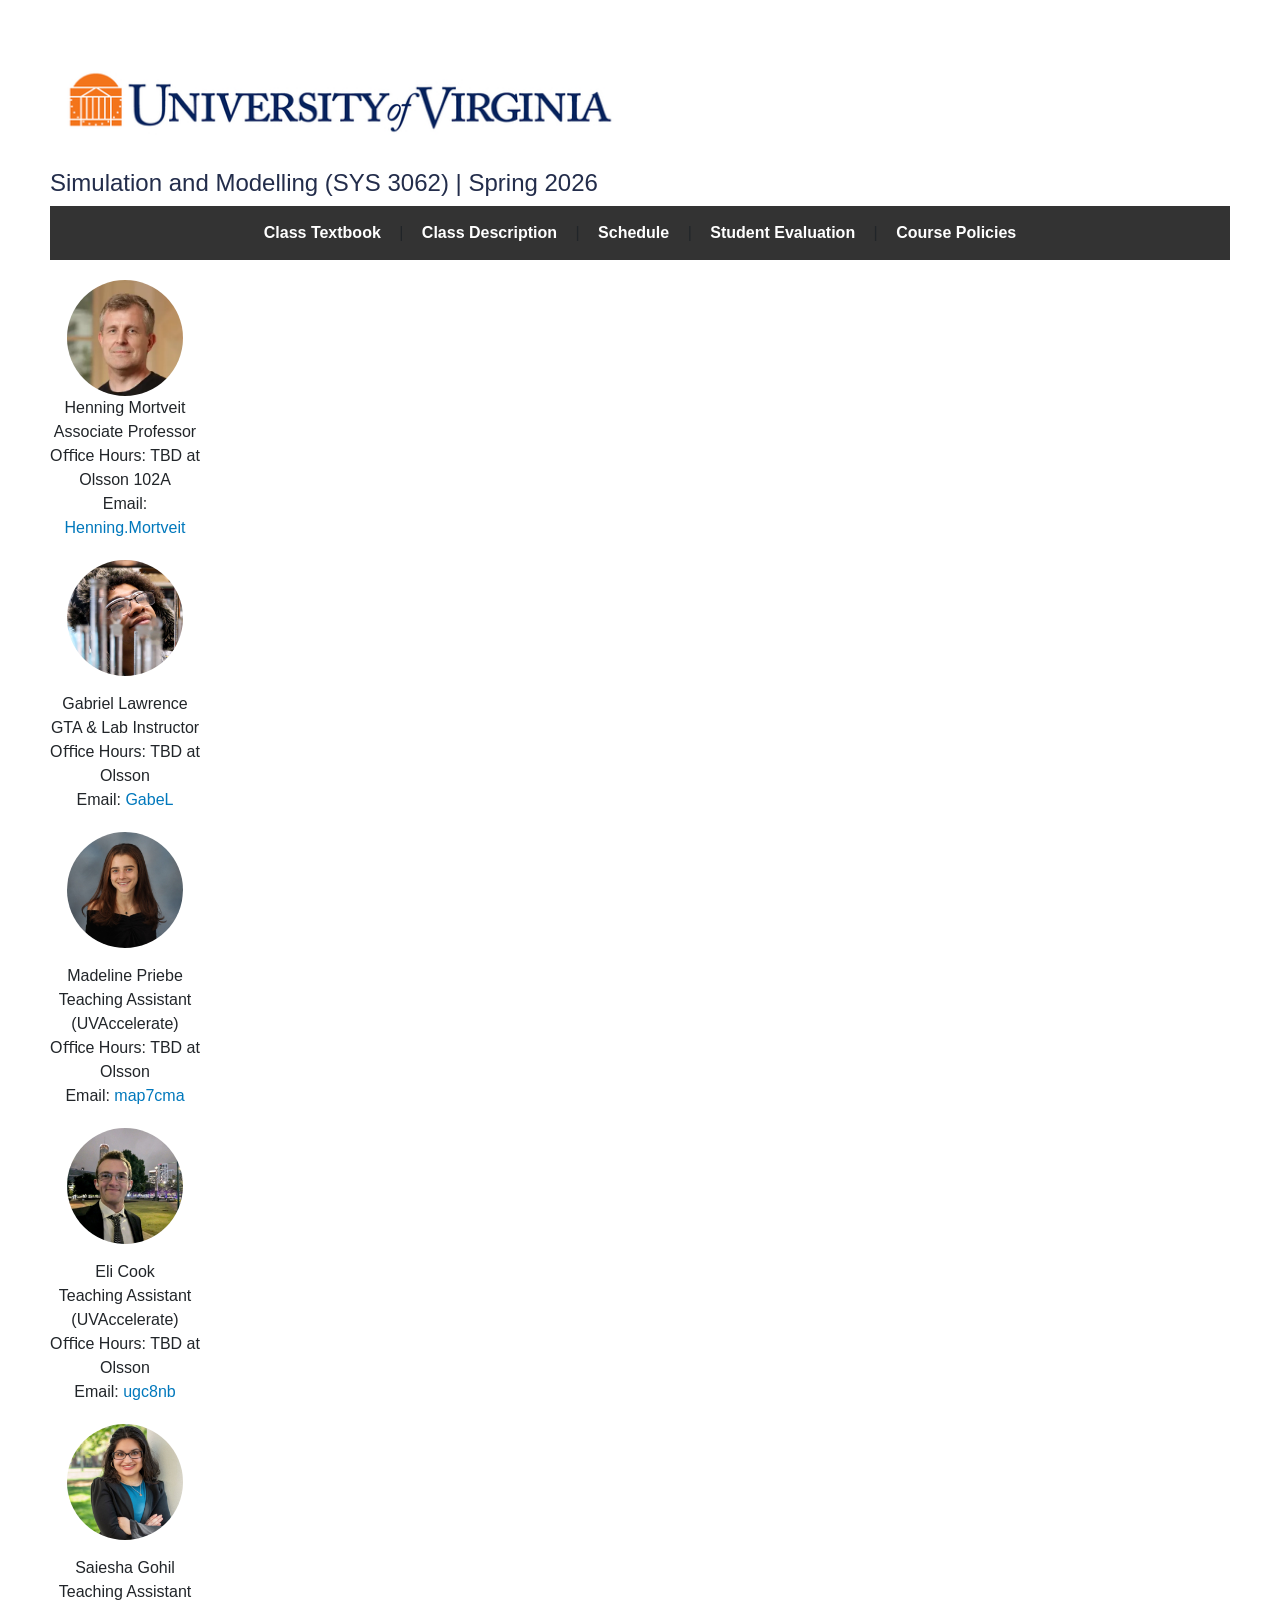
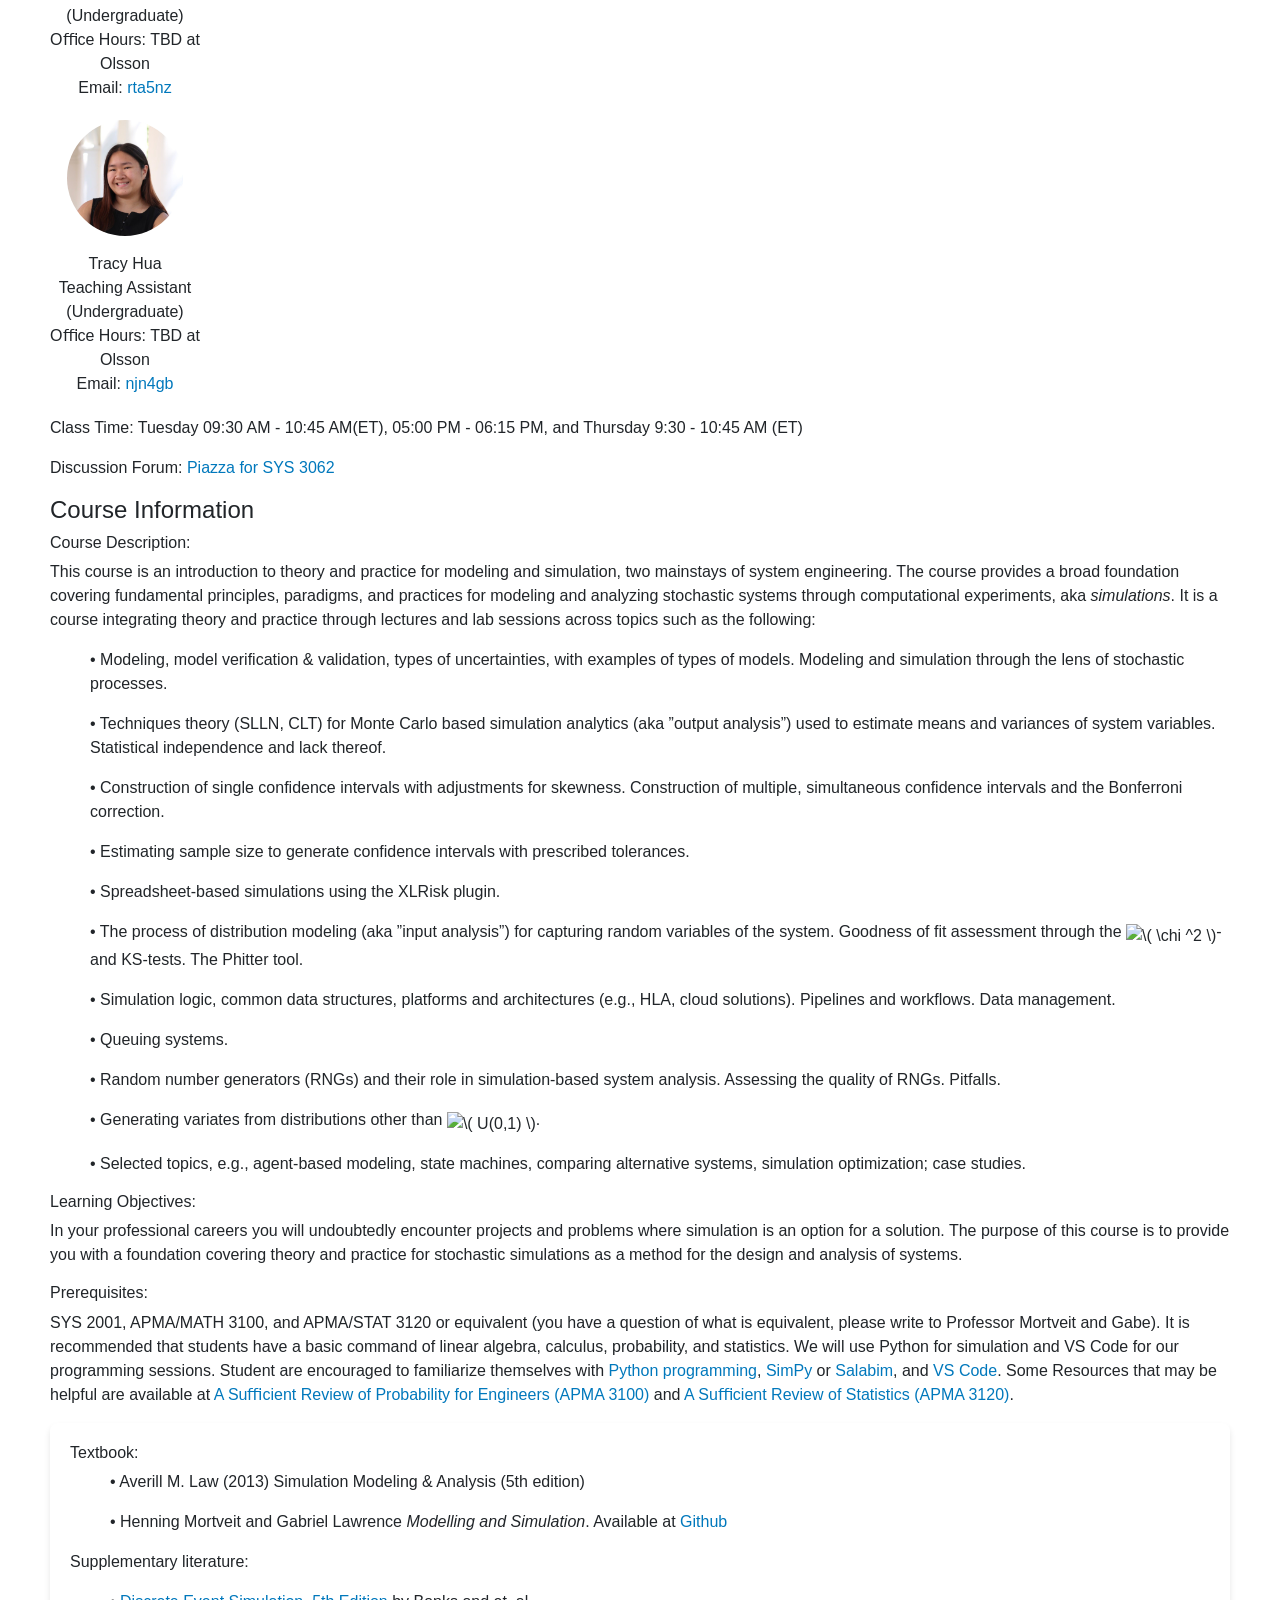
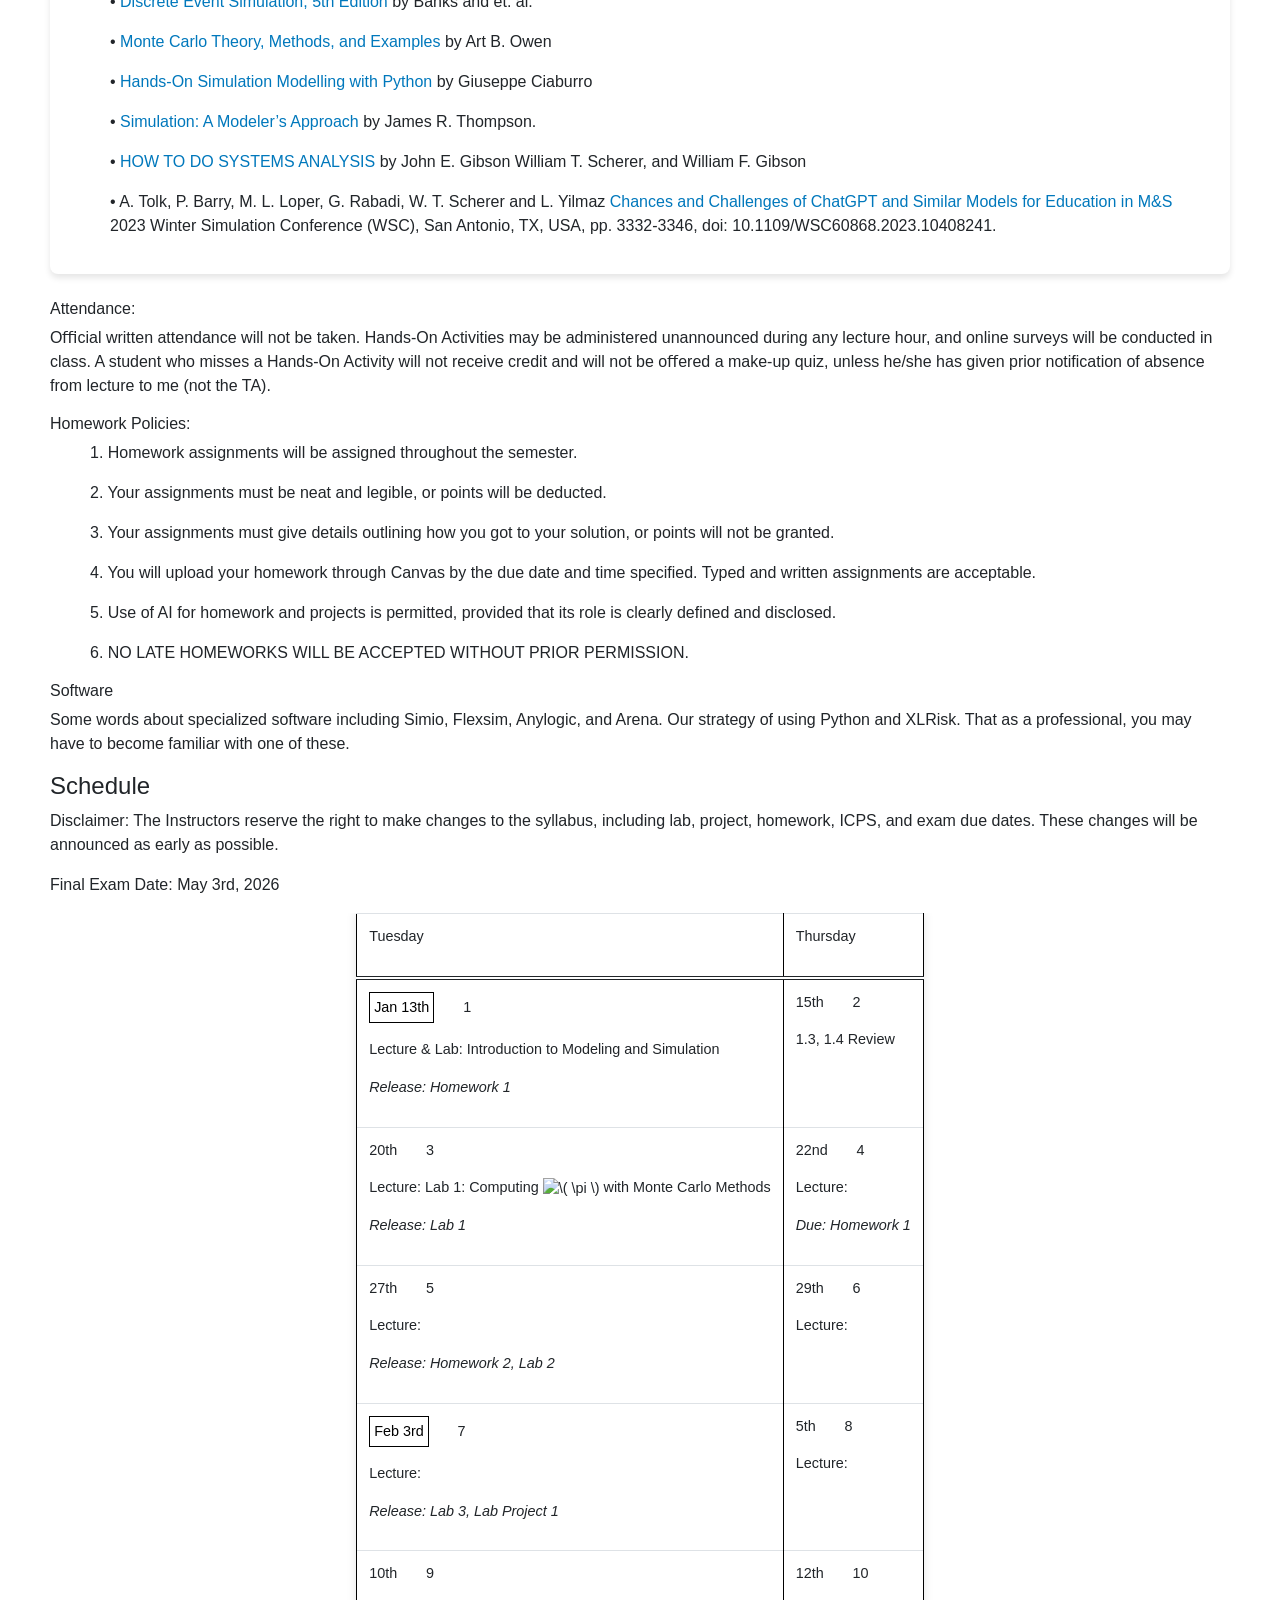
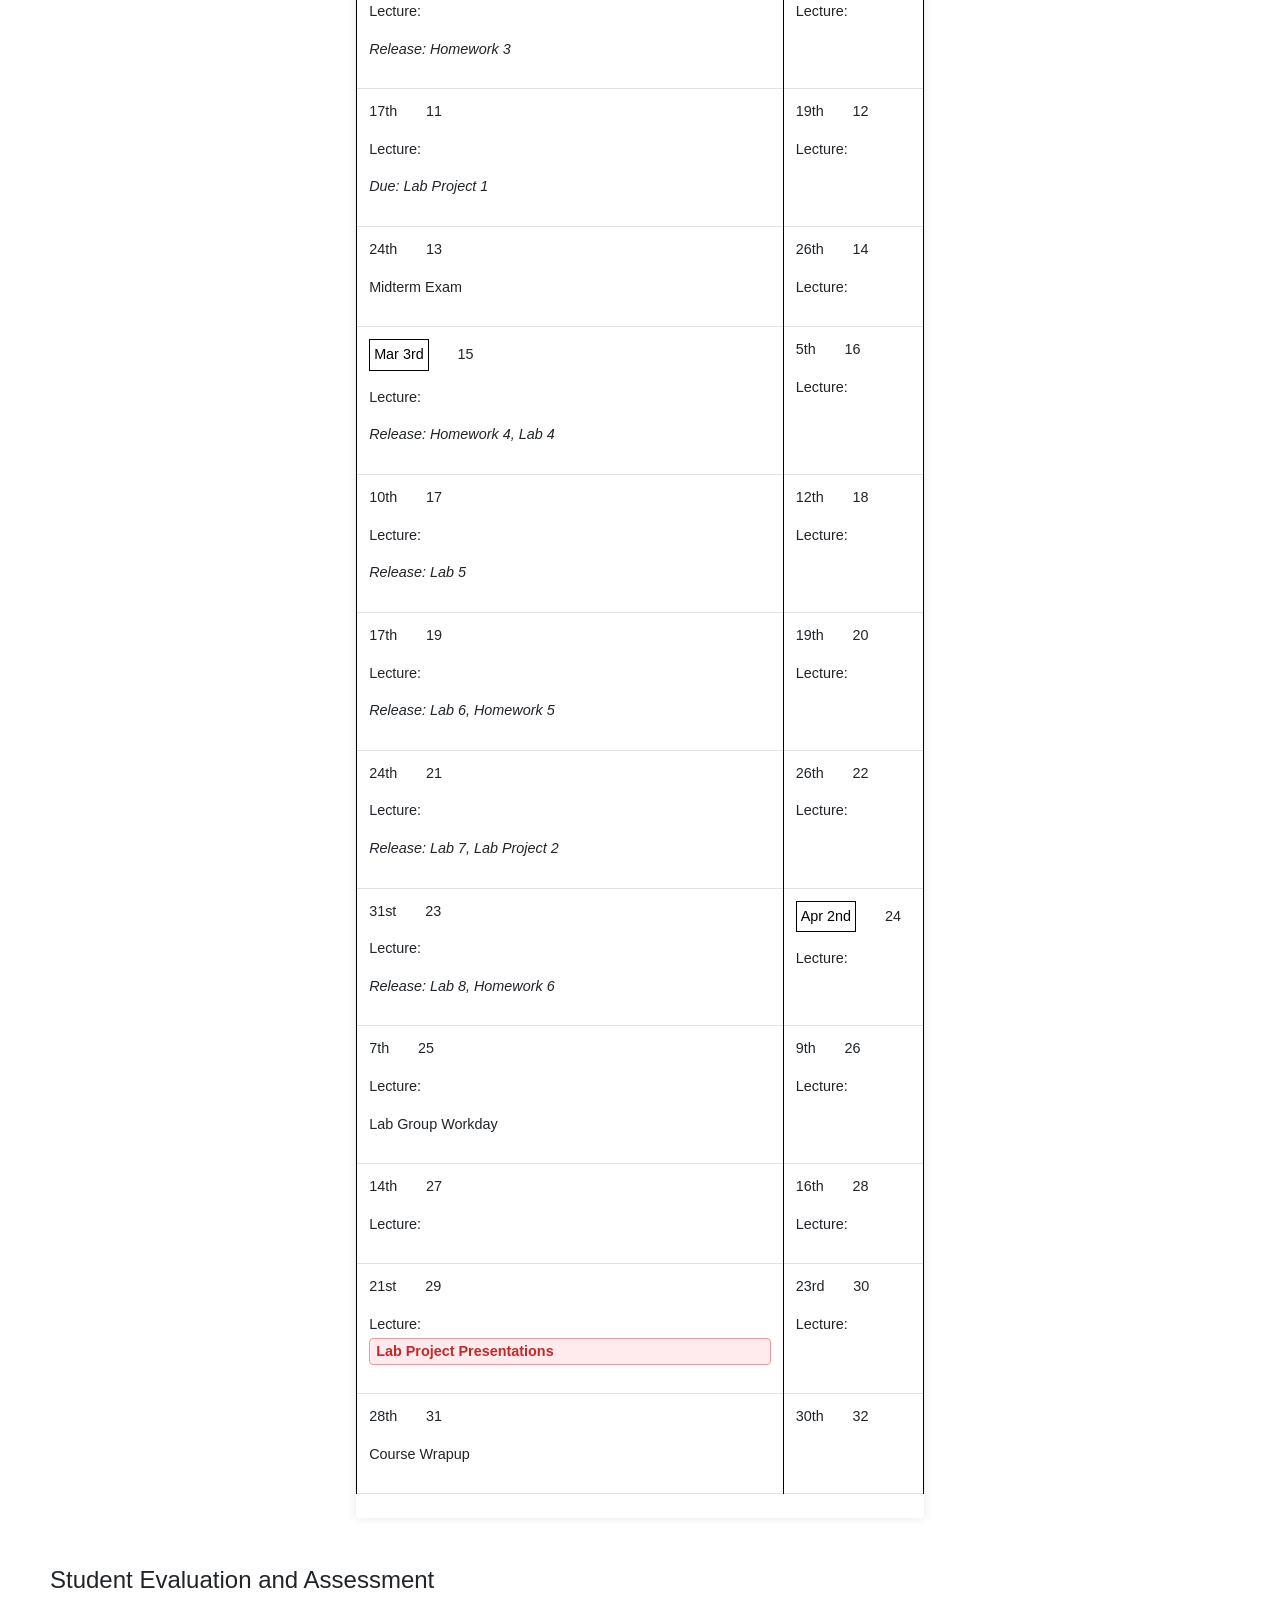
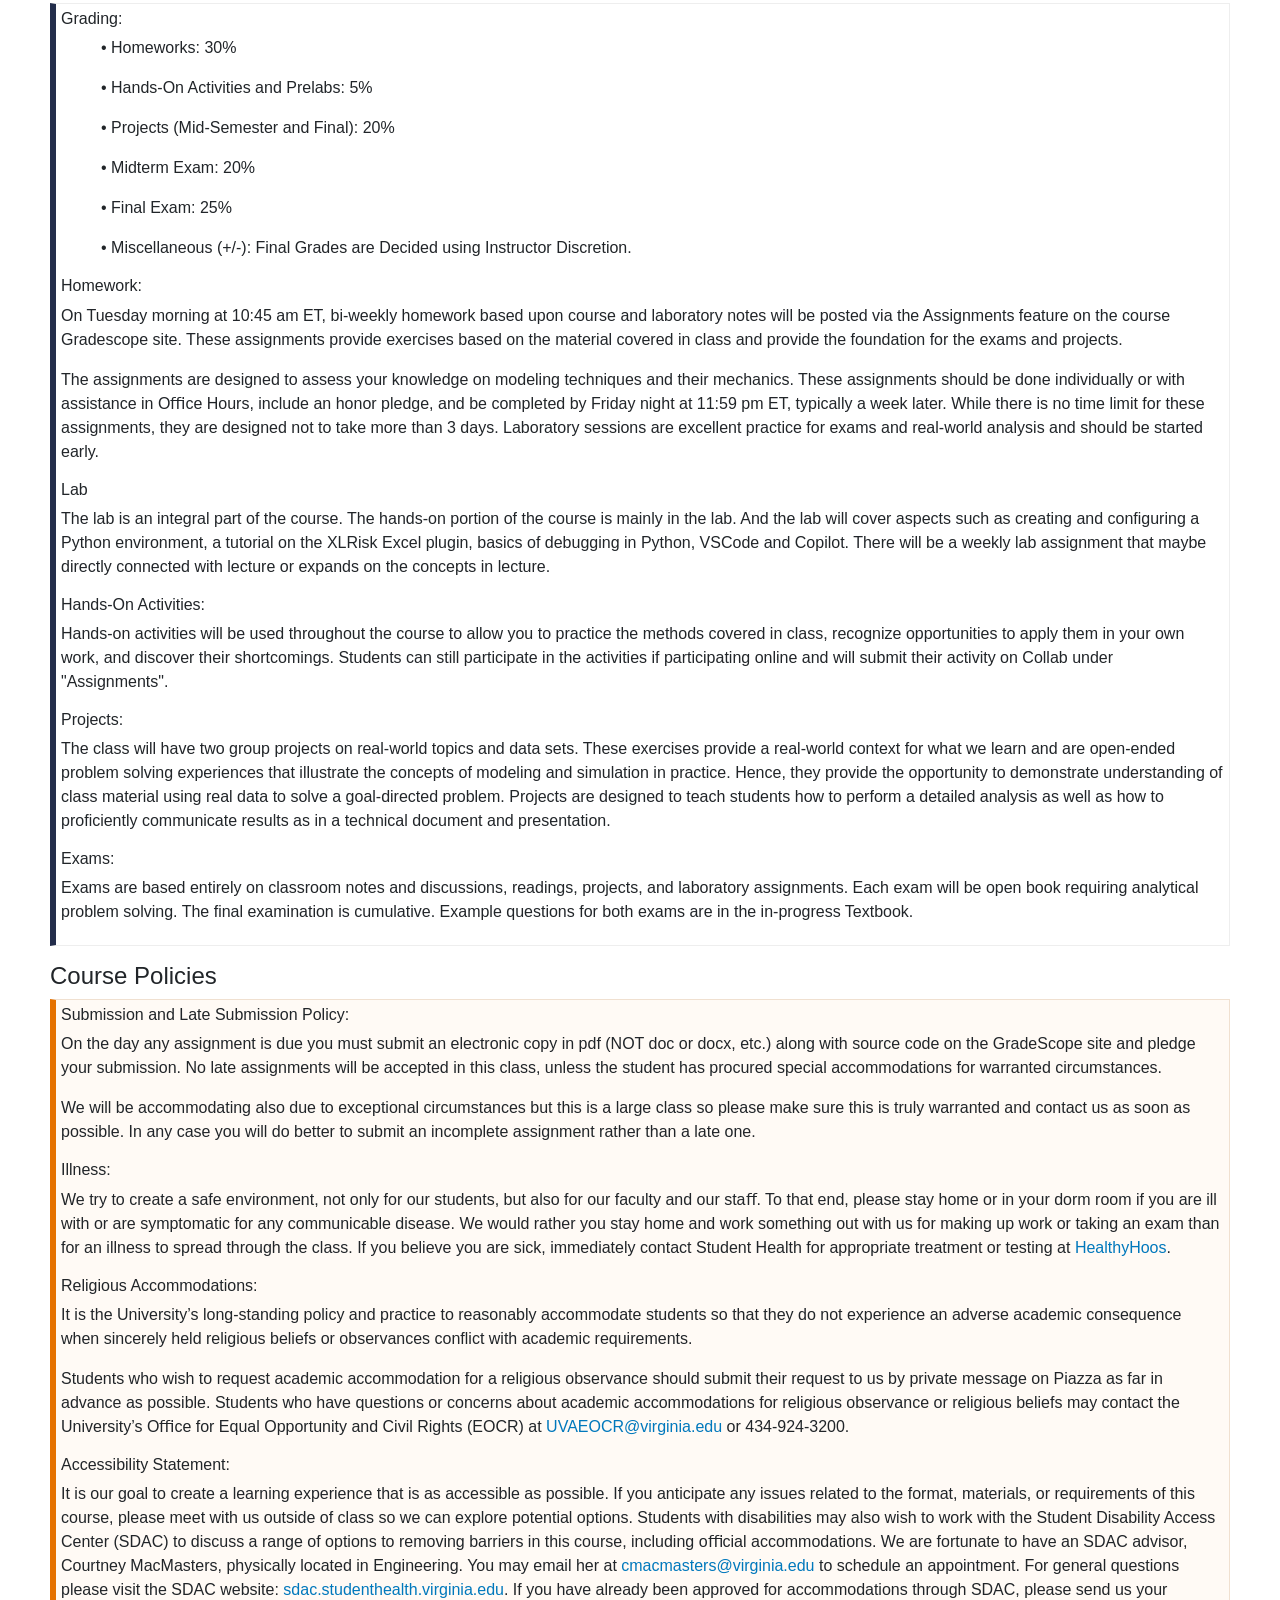
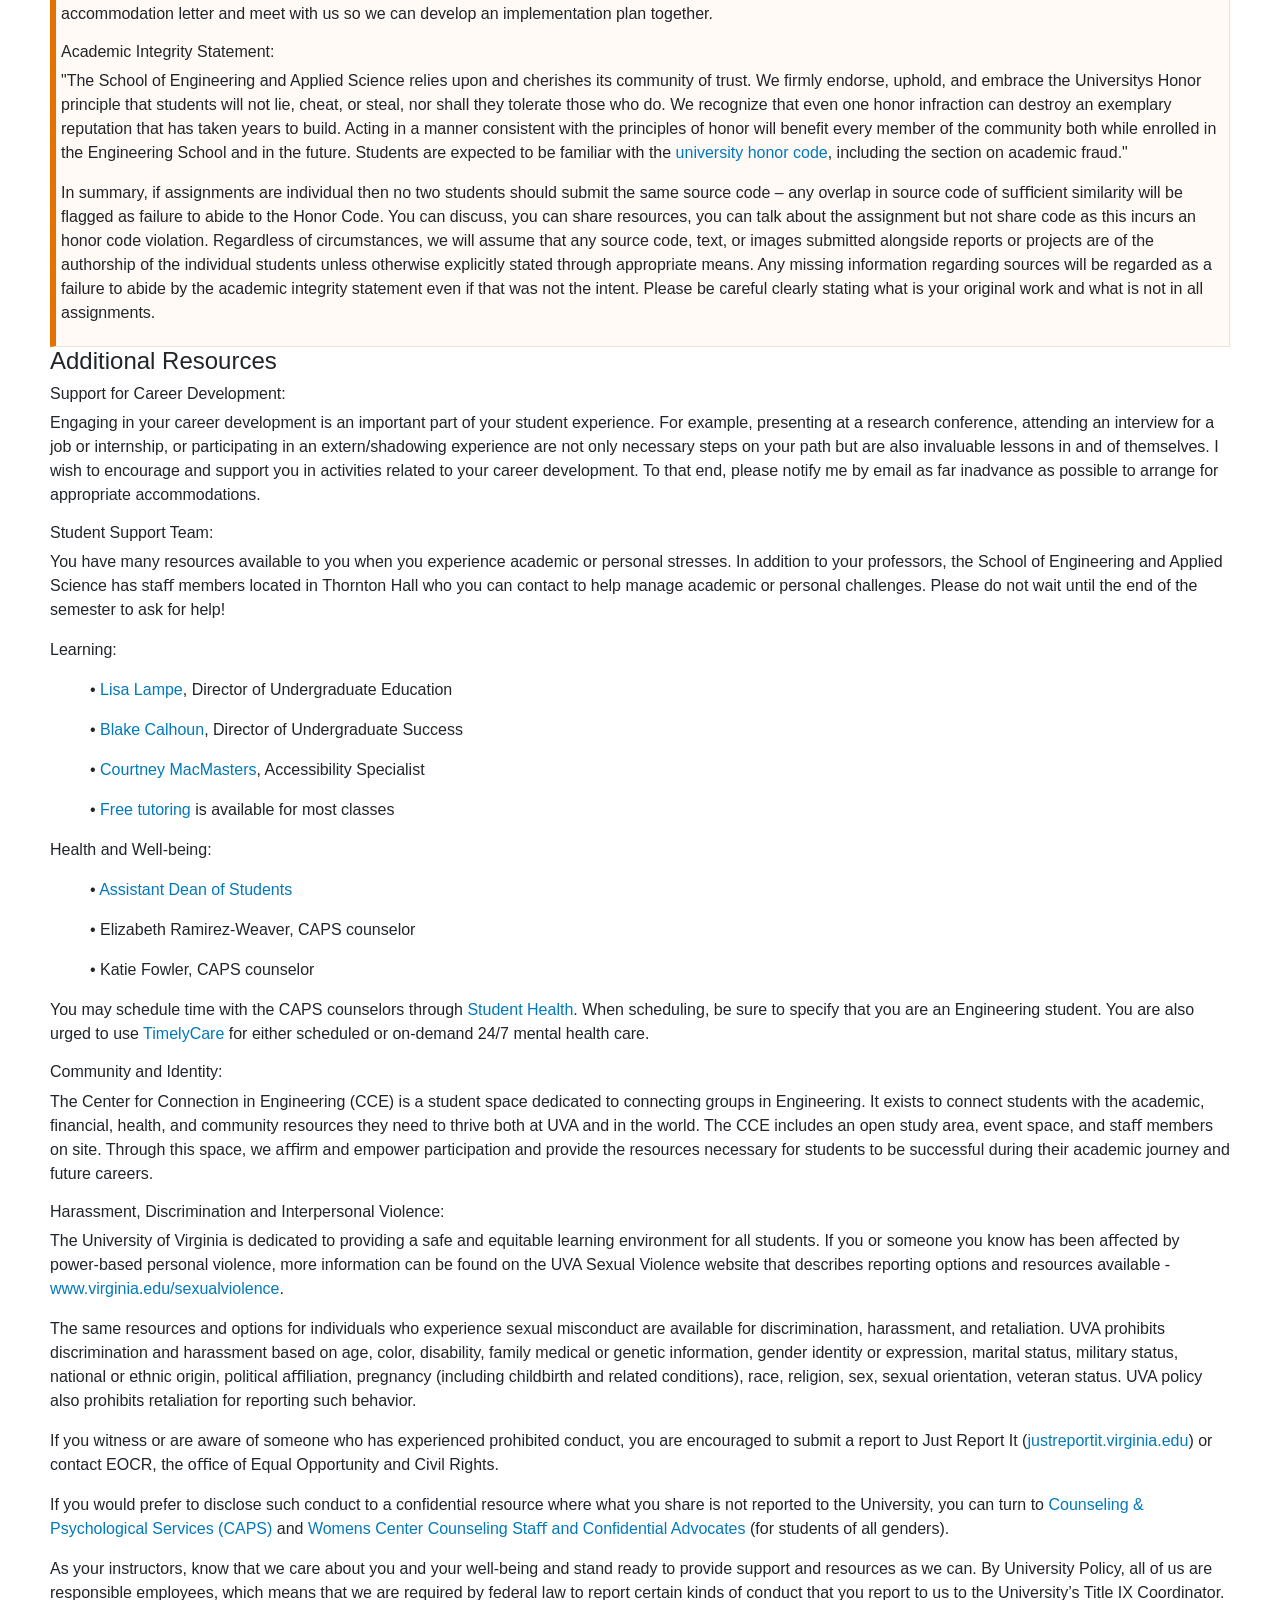
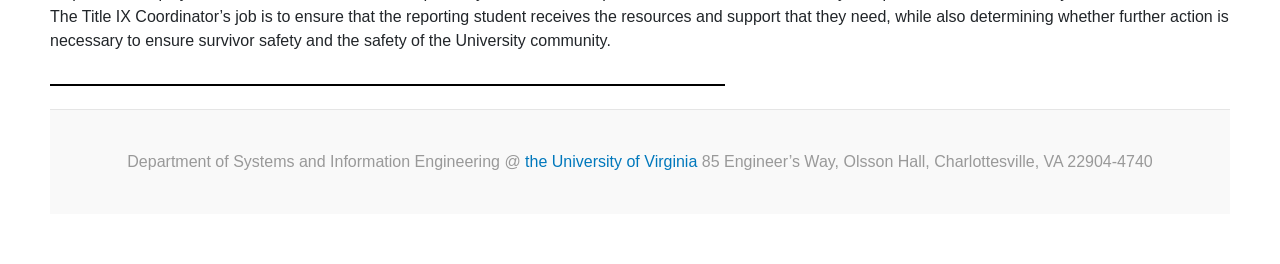
==== staging.html @ 0fd92555 "Hopefully this works!" ====
<!DOCTYPE html>
<html lang="en-US">
<head>
<meta charset="UTF-8" />
<meta name="generator" content="LaTeX Lwarp package" />
<meta name="viewport" content="width=device-width, initial-scale=1.0" />
<!--[if lt IE 9]>
<script src="http://html5shiv.googlecode.com/svn/trunk/html5.js"></script>
<![endif]-->
<title>staging</title>
<link rel="stylesheet" type="text/css" href="super.css" />
</head>
<body>


<div class="bodywithoutsidetoc">


<main class="bodycontainer">


<section class="textbody">

<a id="staging-autofile-0"></a>

<a id="staging-autopage-1"></a>
<div class="center">


<div class="hero-image">

<p>

<a href="images/uva-logo.png" target="_blank" ><img
    src="images/uva-logo.png"
    style="
    width:434pt;
    "
    class="inlineimage"
    alt="(image)"
></a>
</p>
</div>


<div class="hero-title">
<!--
...... section Simulation and Modelling (SYS 3062) | Spring 2026 ......
-->
<h4 id="autosec-3">Simulation and Modelling (SYS 3062) | Spring 2026</h4>
<a id="staging-autopage-3"></a>


</div>

</div>
<div class="center">


<div class="navbar">

<p>
<a href="https://github.com/Gabriel-vzh2vs/Modelling-And-Simulation-Public-Release" target="_blank" >Class Textbook</a> | <a href="staging.html#LWR-ht-class">Class Description</a> | <a
href="staging.html#LWR-ht-schedule">Schedule</a> | <a href="staging.html#LWR-ht-evaluation">Student Evaluation</a> | <a href="staging.html#LWR-ht-policies">Course Policies</a>
</p>
</div>

</div>


<div class="spacer-small">

</div>


<div class="team-grid">


<div class="team-member">

<p>

<a href="images/Mortveitheadshot.png" target="_blank" ><img
    src="images/Mortveitheadshot.png"
    style="
    width:87pt;
    "
    class="inlineimage"
    alt="(image)"
></a> <b>Henning Mortveit</b><br />
Associate Professor<br />
Oﬃce Hours: TBD at Olsson 102A<br />
Email: <a href="mailto:Henning.Mortveit@virginia.edu" target="_blank" >Henning.Mortveit</a>
</p>
</div>


<div class="team-member">

<p>

<a href="images/GabeCropped.jpg" target="_blank" ><img
    src="images/GabeCropped.jpg"
    style="
    width:87pt;
    "
    class="inlineimage"
    alt="(image)"
></a>
</p>

<p>
<b>Gabriel Lawrence</b><br />
GTA &amp; Lab Instructor<br />
Oﬃce Hours: TBD at Olsson<br />
Email: <a href="mailto:GabeL@virginia.edu" target="_blank" >GabeL</a>
</p>
</div>


<div class="team-member">

<p>

<a href="images/maddie.jpeg" target="_blank" ><img
    src="images/maddie.jpeg"
    style="
    width:87pt;
    "
    class="inlineimage"
    alt="(image)"
></a>
</p>

<p>
<b>Madeline Priebe</b><br />
Teaching Assistant (UVAccelerate)<br />
Oﬃce Hours: TBD at Olsson<br />
Email: <a href="mailto:map7cma@virginia.edu" target="_blank" >map7cma</a>
</p>
</div>


<div class="team-member">

<p>

<a href="images/Elicook.png" target="_blank" ><img
    src="images/Elicook.png"
    style="
    width:87pt;
    "
    class="inlineimage"
    alt="(image)"
></a>
</p>

<p>
<b>Eli Cook</b><br />
Teaching Assistant (UVAccelerate)<br />
Oﬃce Hours: TBD at Olsson<br />
Email: <a href="mailto:ucg8nb@virginia.edu" target="_blank" >ugc8nb</a>
</p>
</div>


<div class="team-member">

<p>

<a href="images/Saiesha.jpg" target="_blank" ><img
    src="images/Saiesha.jpg"
    style="
    width:87pt;
    "
    class="inlineimage"
    alt="(image)"
></a>
</p>

<p>
<b>Saiesha Gohil</b><br />
Teaching Assistant (Undergraduate)<br />
Oﬃce Hours: TBD at Olsson<br />
Email: <a href="mailto:rta5nz@virginia.edu" target="_blank" >rta5nz</a>
</p>
</div>


<div class="team-member">

<p>

<a href="images/tracey.jpeg" target="_blank" ><img
    src="images/tracey.jpeg"
    style="
    width:87pt;
    "
    class="inlineimage"
    alt="(image)"
></a>
</p>

<p>
<b>Tracy Hua</b><br />
Teaching Assistant (Undergraduate)<br />
Oﬃce Hours: TBD at Olsson<br />
Email: <a href="mailto:njn4gb@virginia.edu" target="_blank" >njn4gb</a>
</p>
</div>

</div>

<p>
<b>Class Time:</b> Tuesday 09:30 AM - 10:45 AM(ET), 05:00 PM - 06:15 PM, and Thursday 9:30 - 10:45 AM (ET)
</p>

<p>
<b>Discussion Forum:</b> <a href="https://piazza.com/class/tbd" target="_blank" >Piazza for SYS 3062</a>
</p>

<p>
<a id="LWR-ht-class"></a>
</p>
<!--
...... section Course Information ......
-->
<h4 id="autosec-5">Course Information</h4>
<a id="staging-autopage-5"></a>
<!--
...... subsubsection Course Description:           ......
-->
<h6 id="autosec-6">Course Description:</h6>
<a id="staging-autopage-6"></a>


<p>
This course is an introduction to theory and practice for modeling and simulation, two mainstays of system engineering. The course provides a broad foundation covering fundamental principles, paradigms, and practices for modeling and analyzing
stochastic systems through computational experiments, aka <i>simulations</i>. It is a course integrating theory and practice through lectures and lab sessions across topics such as the following:
</p>

<ul style="list-style-type:none">

<li>
<p>
• Modeling, model verification &amp; validation, types of uncertainties, with examples of types of models. Modeling and simulation through the lens of stochastic processes.
</p>
</li>
<li>


<p>
• Techniques theory (SLLN, CLT) for Monte Carlo based simulation analytics (aka ”output analysis”) used to estimate means and variances of system variables. Statistical independence and lack thereof.
</p>
</li>
<li>


<p>
• Construction of single confidence intervals with adjustments for skewness. Construction of multiple, simultaneous confidence intervals and the Bonferroni correction.
</p>
</li>
<li>


<p>
• Estimating sample size to generate confidence intervals with prescribed tolerances.
</p>
</li>
<li>


<p>
• Spreadsheet-based simulations using the XLRisk plugin.
</p>
</li>
<li>


<p>
• The process of distribution modeling (aka ”input analysis”) for capturing random variables of the system. Goodness of fit assessment through the <span
      id="lateximage-staging-1"
      class="lateximagesource"
><!--
χ2
--><img
      src="staging-images/DC782F1D5B830C45CF06DBC82BD075B4.svg"
      alt="\( \chi ^2 \)"
      role="math"
      style="width:1.25316em ; vertical-align:-0.22531em "
      class="lateximage"
></span>- and KS-tests. The Phitter tool.
</p>
</li>
<li>


<p>
• Simulation logic, common data structures, platforms and architectures (e.g., HLA, cloud solutions). Pipelines and workflows. Data management.
</p>
</li>
<li>


<p>
• Queuing systems.
</p>
</li>
<li>


<p>
• Random number generators (RNGs) and their role in simulation-based system analysis. Assessing the quality of RNGs. Pitfalls.
</p>
</li>
<li>


<p>
• Generating variates from distributions other than <span
      id="lateximage-staging-2"
      class="lateximagesource"
><!--
U (0, 1)
--><img
      src="staging-images/6F775824BC98224757ECB46C0146D796.svg"
      alt="\( U(0,1) \)"
      role="math"
      style="width:3.51794em ; vertical-align:-0.28969em "
      class="lateximage"
></span>.
</p>
</li>
<li>


<p>
• Selected topics, e.g., agent-based modeling, state machines, comparing alternative systems, simulation optimization; case studies.
</p>
</li>
</ul>
<!--
...... subsubsection Learning Objectives: ......
-->
<h6 id="autosec-11">Learning Objectives:</h6>
<a id="staging-autopage-11"></a>


<p>
In your professional careers you will undoubtedly encounter projects and problems where simulation is an option for a solution. The purpose of this course is to provide you with a foundation covering theory and practice for stochastic simulations as a
method for the design and analysis of systems.
</p>
<!--
...... subsubsection Prerequisites: ......
-->
<h6 id="autosec-12">Prerequisites:</h6>
<a id="staging-autopage-12"></a>


<p>
SYS 2001, APMA/MATH 3100, and APMA/STAT 3120 or equivalent (you have a question of what is equivalent, please write to Professor Mortveit and Gabe). It is recommended that students have a basic command of linear algebra, calculus,
probability, and statistics. We will use Python for simulation and VS Code for our programming sessions. Student are encouraged to familiarize themselves with <a href="https://www.datacamp.com/courses/intro-to-python-for-data-science"
target="_blank" >Python programming</a>, <a href="https://simpy.readthedocs.io/en/latest/simpy_intro/index.html" target="_blank" >SimPy</a> or <a href="https://salabim.org/manual/salabim.pdf" target="_blank"
>Salabim</a>, and <a href="https://code.visualstudio.com/docs" target="_blank" >VS Code</a>. Some Resources that may be helpful are available at <a
href="https://www.youtube.com/playlist?list=PL3nE1Yo1b4CpcEOgS3s80YUys7nGRqVPM" target="_blank" >A Suﬃcient Review of Probability for Engineers (APMA 3100)</a> and <a
href="https://www.youtube.com/playlist?list=PL8dPuuaLjXtNM_Y-bUAhblSAdWRnmBUcr" target="_blank" >A Suﬃcient Review of Statistics (APMA 3120)</a>.
</p>


<div class="content-box">
<!--
...... subsubsection Textbook: ......
-->
<h6 id="autosec-13">Textbook:</h6>
<a id="staging-autopage-13"></a>


<ul style="list-style-type:none">

<li>
<p>
• Averill M. Law (2013) Simulation Modeling &amp; Analysis (5th edition)
</p>


</li>
<li>


<p>
• Henning Mortveit and Gabriel Lawrence <i>Modelling and Simulation</i>. Available at <a href="https://github.com/Gabriel-vzh2vs/Modelling-And-Simulation-Public-Release" target="_blank" >Github</a>
</p>
</li>
</ul>

<p>
<b>Supplementary literature:</b>
</p>
<ul style="list-style-type:none">

<li>
<p>
• <a href=""https://ferltz.github.io/inv_oper_2/documents/books/Discrete-Event%20System%20Simulation-Pearson%20Banks%20Carson%20(2013).pdf"" target="_blank" >Discrete Event Simulation, 5th Edition</a> by Banks and et. al.
</p>


</li>
<li>


<p>
• <a href="https://artowen.su.domains/mc/" target="_blank" >Monte Carlo Theory, Methods, and Examples</a> by Art B. Owen
</p>


</li>
<li>


<p>
• <a href="https://learning.oreilly.com/library/view/hands-on-simulation-modeling/9781804616888/"" target="_blank" >Hands-On Simulation Modelling with Python</a> by Giuseppe Ciaburro
</p>


</li>
<li>


<p>
• <a href="https://onlinelibrary.wiley.com/doi/epdf/10.1002/9780470317068" target="_blank" >Simulation: A Modeler’s Approach</a> by James R. Thompson.
</p>


</li>
<li>


<p>
• <a href="https://onlinelibrary.wiley.com/doi/epdf/10.1002/9780470130599" target="_blank" >HOW TO DO SYSTEMS ANALYSIS</a> by John E. Gibson William T. Scherer, and William F. Gibson
</p>


</li>
<li>


<p>
• A. Tolk, P. Barry, M. L. Loper, G. Rabadi, W. T. Scherer and L. Yilmaz <a href="https://ieeexplore.ieee.org/abstract/document/10408241" target="_blank" >Chances and Challenges of ChatGPT and Similar Models for Education in M&amp;S</a>
2023 Winter Simulation Conference (WSC), San Antonio, TX, USA, pp. 3332-3346, doi: 10.1109/WSC60868.2023.10408241.
</p>
</li>
</ul>

</div>
<!--
...... subsubsection Attendance: ......
-->
<h6 id="autosec-14">Attendance:</h6>
<a id="staging-autopage-14"></a>


<p>
Oﬃcial written attendance will not be taken. Hands-On Activities may be administered unannounced during any lecture hour, and online surveys will be conducted in class. A student who misses a Hands-On Activity will not receive credit and will
not be oﬀered a make-up quiz, unless he/she has given prior notiﬁcation of absence from lecture to me (not the TA).
</p>
<!--
...... subsubsection Homework Policies: ......
-->
<h6 id="autosec-15">Homework Policies:</h6>
<a id="staging-autopage-15"></a>


<ul style="list-style-type:none">

<li>
<p>
1. Homework assignments will be assigned throughout the semester.
</p>

</li>
<li>

<p>
2. Your assignments must be neat and legible, or points will be deducted.
</p>

</li>
<li>

<p>
3. Your assignments must give details outlining how you got to your solution, or points will not be granted.
</p>

</li>
<li>

<p>
4. You will upload your homework through Canvas by the due date and time speciﬁed. Typed and written assignments are acceptable.
</p>

</li>
<li>

<p>
5. Use of AI for homework and projects is permitted, provided that its role is clearly deﬁned and disclosed.
</p>

</li>
<li>

<p>
6. NO LATE HOMEWORKS WILL BE ACCEPTED WITHOUT PRIOR PERMISSION.
</p>
</li>
</ul>
<!--
...... subsubsection Software ......
-->
<h6 id="autosec-16">Software</h6>
<a id="staging-autopage-16"></a>


<p>
Some words about specialized software including Simio, Flexsim, Anylogic, and Arena. Our strategy of using Python and XLRisk. That as a professional, you may have to become familiar with one of these.
</p>

<p>
<a id="LWR-ht-schedule"></a>
</p>
<!--
...... section Schedule ......
-->
<h4 id="autosec-17">Schedule</h4>
<a id="staging-autopage-17"></a>


<p>
<b>Disclaimer:</b> The Instructors reserve the right to make changes to the syllabus, including lab, project, homework, ICPS, and exam due dates. These changes will be announced as early as possible.
</p>

<p>
<b>Final Exam Date:</b> May 3rd, 2026
</p>


<div class="calendar-wrap">
<div class="center">

<figure id="autoid-1" class="table ">
<table>

<tr style="display:none"><th>.</th></tr>

<tr class="hline">
<td class="tdp tvertbarl tvertbarr" style="border-left:      1px solid black; border-right:    1px solid black">

<p>
Tuesday
</p>
</td>
<td class="tdp tvertbarr" style="border-right:      1px solid black">

<p>
Thursday
</p>
</td>
</tr>


<tr class="hline">
<td class="tdp tvertbarl tvertbarr" style="border-top:       4px double; border-left:   1px solid black; border-right:   1px solid black">
<p>
<span
      class="fbox"
      style="display:inline-block ; border:1pt solid #000000; padding:3pt ; color:#000000"
><span
      class="makebox"
      style="display:inline-block ; "
>Jan 13th</span></span>&#x2003;&#x2003;<b>1</b>
</p>

<p>
Lecture &amp; Lab: Introduction to Modeling and Simulation


</p>

<p>
<i><b>Release:</b> Homework 1</i>
</p>
</td>
<td class="tdp tvertbarr" style="border-top:      4px double; border-right:   1px solid black">
<p>
15th&#x2003;&#x2003;<b>2</b>
</p>

<p>
1.3, 1.4 Review
</p>
</td>
</tr>


<tr class="hline">
<td class="tdp tvertbarl tvertbarr" style="border-left:      1px solid black; border-right:    1px solid black">
<p>
20th&#x2003;&#x2003;<b>3</b>
</p>

<p>
Lecture:
Lab 1: Computing <span
      id="lateximage-staging-3"
      class="lateximagesource"
><!--

π

--><img
      src="staging-images/7530DE2A936717EED3D80E9805E9C414.svg"
      alt="\( \pi    \)"
      role="math"
      style="width:0.72757em"
      class="lateximage"
></span> with Monte Carlo Methods


</p>

<p>
<i><b>Release:</b> Lab 1</i>
</p>
</td>
<td class="tdp tvertbarr" style="border-right:      1px solid black">
<p>
22nd&#x2003;&#x2003;<b>4</b>
</p>

<p>
Lecture:


</p>

<p>
<i><b>Due:</b> Homework 1</i>
</p>
</td>
</tr>


<tr class="hline">
<td class="tdp tvertbarl tvertbarr" style="border-left:      1px solid black; border-right:    1px solid black">
<p>
27th&#x2003;&#x2003;<b>5</b>
</p>

<p>
Lecture:


</p>

<p>
<i><b>Release:</b> Homework 2, Lab 2</i>
</p>
</td>
<td class="tdp tvertbarr" style="border-right:      1px solid black">
<p>
29th&#x2003;&#x2003;<b>6</b>
</p>

<p>
Lecture:


</p>
</td>
</tr>


<tr class="hline">
<td class="tdp tvertbarl tvertbarr" style="border-left:       1px solid black; border-right:   1px solid black">
<p>
<span
      class="fbox"
      style="display:inline-block ; border:1pt solid #000000; padding:3pt ; color:#000000"
><span
      class="makebox"
      style="display:inline-block ; "
>Feb 3rd</span></span>&#x2003;&#x2003;<b>7</b>
</p>

<p>
Lecture:


</p>

<p>
<i><b>Release:</b> Lab 3, Lab Project 1</i>
</p>
</td>
<td class="tdp tvertbarr" style="border-right:      1px solid black">
<p>
5th&#x2003;&#x2003;<b>8</b>
</p>

<p>
Lecture:


</p>
</td>
</tr>


<tr class="hline">
<td class="tdp tvertbarl tvertbarr" style="border-left:      1px solid black; border-right:    1px solid black">
<p>
10th&#x2003;&#x2003;<b>9</b>
</p>

<p>
Lecture:


</p>

<p>
<i><b>Release:</b> Homework 3</i>
</p>
</td>
<td class="tdp tvertbarr" style="border-right:      1px solid black">
<p>
12th&#x2003;&#x2003;<b>10</b>
</p>

<p>
Lecture:
</p>
</td>
</tr>


<tr class="hline">
<td class="tdp tvertbarl tvertbarr" style="border-left:       1px solid black; border-right:   1px solid black">
<p>
17th&#x2003;&#x2003;<b>11</b>
</p>

<p>
Lecture:


</p>

<p>
<i><b>Due:</b> Lab Project 1</i>
</p>
</td>
<td class="tdp tvertbarr" style="border-right:      1px solid black">
<p>
19th&#x2003;&#x2003;<b>12</b>
</p>

<p>
Lecture:
</p>
</td>
</tr>


<tr class="hline">
<td class="tdp tvertbarl tvertbarr" style="border-left:       1px solid black; border-right:   1px solid black">
<p>
24th&#x2003;&#x2003;<b>13</b>
</p>

<p>
<b><span class="textsc">Midterm Exam</span></b>
</p>
</td>
<td class="tdp tvertbarr" style="border-right:      1px solid black">
<p>
26th&#x2003;&#x2003;<b>14</b>
</p>

<p>
Lecture:
</p>
</td>
</tr>


<tr class="hline">
<td class="tdp tvertbarl tvertbarr" style="border-left:       1px solid black; border-right:   1px solid black">
<p>
<span
      class="fbox"
      style="display:inline-block ; border:1pt solid #000000; padding:3pt ; color:#000000"
><span
      class="makebox"
      style="display:inline-block ; "
>Mar 3rd</span></span>&#x2003;&#x2003;<b>15</b>
</p>

<p>
Lecture:


</p>

<p>
<i><b>Release:</b> Homework 4, Lab 4</i>
</p>
</td>
<td class="tdp tvertbarr" style="border-right:      1px solid black">
<p>
5th&#x2003;&#x2003;<b>16</b>
</p>

<p>
Lecture:
</p>
</td>
</tr>


<tr class="hline">
<td class="tdp tvertbarl tvertbarr" style="border-left:       1px solid black; border-right:   1px solid black">
<p>
10th&#x2003;&#x2003;<b>17</b>
</p>

<p>
Lecture:


</p>

<p>
<i><b>Release:</b> Lab 5</i>
</p>
</td>
<td class="tdp tvertbarr" style="border-right:      1px solid black">
<p>
12th&#x2003;&#x2003;<b>18</b>
</p>

<p>
Lecture:


</p>
</td>
</tr>


<tr class="hline">
<td class="tdp tvertbarl tvertbarr" style="border-left:       1px solid black; border-right:   1px solid black">
<p>
17th&#x2003;&#x2003;<b>19</b>
</p>

<p>
Lecture:


</p>

<p>
<i><b>Release:</b> Lab 6, Homework 5</i>
</p>
</td>
<td class="tdp tvertbarr" style="border-right:      1px solid black">
<p>
19th&#x2003;&#x2003;<b>20</b>
</p>

<p>
Lecture:


</p>
</td>
</tr>


<tr class="hline">
<td class="tdp tvertbarl tvertbarr" style="border-left:       1px solid black; border-right:   1px solid black">
<p>
24th&#x2003;&#x2003;<b>21</b>
</p>

<p>
Lecture:


</p>

<p>
<i><b>Release:</b> Lab 7, Lab Project 2</i>
</p>
</td>
<td class="tdp tvertbarr" style="border-right:      1px solid black">
<p>
26th&#x2003;&#x2003;<b>22</b>
</p>

<p>
Lecture:


</p>
</td>
</tr>


<tr class="hline">
<td class="tdp tvertbarl tvertbarr" style="border-left:       1px solid black; border-right:   1px solid black">
<p>
31st&#x2003;&#x2003;<b>23</b>
</p>

<p>
Lecture:


</p>

<p>
<i><b>Release:</b> Lab 8, Homework 6</i>
</p>
</td>
<td class="tdp tvertbarr" style="border-right:      1px solid black">
<p>
<span
      class="fbox"
      style="display:inline-block ; border:1pt solid #000000; padding:3pt ; color:#000000"
><span
      class="makebox"
      style="display:inline-block ; "
>Apr 2nd</span></span>&#x2003;&#x2003;<b>24</b>
</p>

<p>
Lecture:


</p>
</td>
</tr>


<tr class="hline">
<td class="tdp tvertbarl tvertbarr" style="border-left:       1px solid black; border-right:   1px solid black">
<p>
7th&#x2003;&#x2003;<b>25</b>
</p>

<p>
Lecture:


</p>

<p>
<b><span class="textsc">Lab Group Workday</span></b>
</p>
</td>
<td class="tdp tvertbarr" style="border-right:      1px solid black">
<p>
9th&#x2003;&#x2003;<b>26</b>
</p>

<p>
Lecture:


</p>
</td>
</tr>


<tr class="hline">
<td class="tdp tvertbarl tvertbarr" style="border-left:       1px solid black; border-right:   1px solid black">
<p>
14th&#x2003;&#x2003;<b>27</b>
</p>

<p>
Lecture:


</p>
</td>
<td class="tdp tvertbarr" style="border-right:      1px solid black">
<p>
16th&#x2003;&#x2003;<b>28</b>
</p>

<p>
Lecture:


</p>
</td>
</tr>


<tr class="hline">
<td class="tdp tvertbarl tvertbarr" style="border-left:       1px solid black; border-right:   1px solid black">
<p>
21st&#x2003;&#x2003;<b>29</b>
</p>

<p>
Lecture:
<span class="cal-exam">Lab Project Presentations</span>
</p>
</td>
<td class="tdp tvertbarr" style="border-right:      1px solid black">
<p>
23rd&#x2003;&#x2003;<b>30</b>
</p>

<p>
Lecture:


</p>
</td>
</tr>


<tr class="hline">
<td class="tdp tvertbarl tvertbarr" style="border-left:       1px solid black; border-right:   1px solid black">
<p>
28th&#x2003;&#x2003;<b>31</b>
</p>

<p>
<b><span class="textsc">Course Wrapup</span></b>
</p>
</td>
<td class="tdp tvertbarr" style="border-right:      1px solid black">
<p>
30th&#x2003;&#x2003;<b>32</b>
</p>



</td>
</tr>


<tr class="hline" aria-hidden="true">
<td class="tdp">

</td>
<td class="tdp">

</td>
</tr>
</table>

</figure>

</div>

</div>

<p>
<a id="LWR-ht-evaluation"></a>
</p>
<!--
...... section Student Evaluation and Assessment ......
-->
<h4 id="autosec-20">Student Evaluation and Assessment</h4>
<a id="staging-autopage-20"></a>



<div class="box-grading">
<!--
...... subsubsection Grading: ......
-->
<h6 id="autosec-21">Grading:</h6>
<a id="staging-autopage-21"></a>


<ul style="list-style-type:none">

<li>
<p>
• Homeworks: 30%
</p>


</li>
<li>


<p>
• Hands-On Activities and Prelabs: 5%
</p>


</li>
<li>


<p>
• Projects (Mid-Semester and Final): 20%
</p>


</li>
<li>


<p>
• Midterm Exam: 20%
</p>


</li>
<li>


<p>
• Final Exam: 25%
</p>


</li>
<li>


<p>
• Miscellaneous (+/-): Final Grades are Decided using Instructor Discretion.
</p>
</li>
</ul>
<!--
...... subsubsection Homework: ......
-->
<h6 id="autosec-22">Homework:</h6>
<a id="staging-autopage-22"></a>


<p>
On Tuesday morning at 10:45 am ET, bi-weekly homework based upon course and laboratory notes will be posted via the Assignments feature on the course Gradescope site. These assignments provide exercises based on the material covered in class
and provide the foundation for the exams and projects.
</p>

<p>
The assignments are designed to assess your knowledge on modeling techniques and their mechanics. These assignments should be done individually or with assistance in Oﬃce Hours, include an honor pledge, and be completed by Friday night at
11:59 pm ET, typically a week later. While there is no time limit for these assignments, they are designed not to take more than 3 days. Laboratory sessions are excellent practice for exams and real-world analysis and should be started early.
</p>
<!--
...... subsubsection Lab ......
-->
<h6 id="autosec-23">Lab</h6>
<a id="staging-autopage-23"></a>


<p>
The lab is an integral part of the course. The hands-on portion of the course is mainly in the lab. And the lab will cover aspects such as creating and conﬁguring a Python environment, a tutorial on the XLRisk Excel plugin, basics of debugging in
Python, VSCode and Copilot. There will be a weekly lab assignment that maybe directly connected with lecture or expands on the concepts in lecture.
</p>
<!--
...... subsubsection Hands-On Activities: ......
-->
<h6 id="autosec-24">Hands-On Activities:</h6>
<a id="staging-autopage-24"></a>


<p>
Hands-on activities will be used throughout the course to allow you to practice the methods covered in class, recognize opportunities to apply them in your own work, and discover their shortcomings. Students can still participate in the activities if
participating online and will submit their activity on Collab under "Assignments".
</p>
<!--
...... subsubsection Projects: ......
-->
<h6 id="autosec-25">Projects:</h6>
<a id="staging-autopage-25"></a>


<p>
The class will have two group projects on real-world topics and data sets. These exercises provide a real-world context for what we learn and are open-ended problem solving experiences that illustrate the concepts of modeling and simulation in
practice. Hence, they provide the opportunity to demonstrate understanding of class material using real data to solve a goal-directed problem. Projects are designed to teach students how to perform a detailed analysis as well as how to proﬁciently
communicate results as in a technical document and presentation.
</p>
<!--
...... subsubsection Exams: ......
-->
<h6 id="autosec-26">Exams:</h6>
<a id="staging-autopage-26"></a>


<p>
Exams are based entirely on classroom notes and discussions, readings, projects, and laboratory assignments. Each exam will be open book requiring analytical problem solving. The ﬁnal examination is cumulative. Example questions for both exams
are in the in-progress Textbook.
</p>
</div>

<p>
<a id="LWR-ht-policies"></a>
</p>
<!--
...... section Course Policies ......
-->
<h4 id="autosec-27">Course Policies</h4>
<a id="staging-autopage-27"></a>



<div class="box-policy">
<!--
...... subsubsection Submission and Late Submission Policy:            ......
-->
<h6 id="autosec-28">Submission and Late Submission Policy:</h6>
<a id="staging-autopage-28"></a>


<p>
On the day any assignment is due you must submit an electronic copy <b>in pdf (NOT doc or docx, etc.)</b> along with source code on the GradeScope site and pledge your submission. No late assignments will be accepted in this class, unless the
student has procured special accommodations for warranted circumstances.
</p>

<p>
We will be accommodating also due to exceptional circumstances but this is a large class so please make sure this is truly warranted and contact us as soon as possible. In any case you will do better to submit an incomplete assignment rather than a
late one.
</p>
<!--
...... subsubsection Illness: ......
-->
<h6 id="autosec-29">Illness:</h6>
<a id="staging-autopage-29"></a>


<p>
We try to create a safe environment, not only for our students, but also for our faculty and our staﬀ. To that end, please stay home or in your dorm room if you are ill with or are symptomatic for any communicable disease. We would rather you stay
home and work something out with us for making up work or taking an exam than for an illness to spread through the class. If you believe you are sick, immediately contact Student Health for appropriate treatment or testing at <a
href="https://www.healthyhoos.virginia.edu/" target="_blank" >HealthyHoos</a>.
</p>
<!--
...... subsubsection Religious Accommodations: ......
-->
<h6 id="autosec-30">Religious Accommodations:</h6>
<a id="staging-autopage-30"></a>


<p>
It is the University’s long-standing policy and practice to reasonably accommodate students so that they do not experience an adverse academic consequence when sincerely held religious beliefs or observances conﬂict with academic requirements.
</p>

<p>
Students who wish to request academic accommodation for a religious observance should submit their request to us by private message on Piazza as far in advance as possible. Students who have questions or concerns about academic accommodations
for religious observance or religious beliefs may contact the University’s Oﬃce for Equal Opportunity and Civil Rights (EOCR) at <a href="mailto:UVAEOCR@virginia.edu" target="_blank" >UVAEOCR@virginia.edu</a> or 434-924-3200.
</p>
<!--
...... subsubsection Accessibility Statement:             ......
-->
<h6 id="autosec-31">Accessibility Statement:</h6>
<a id="staging-autopage-31"></a>


<p>
It is our goal to create a learning experience that is as accessible as possible. If you anticipate any issues related to the format, materials, or requirements of this course, please meet with us outside of class so we can explore potential options. Students
with disabilities may also wish to work with the Student Disability Access Center (SDAC) to discuss a range of options to removing barriers in this course, including oﬃcial accommodations. We are fortunate to have an SDAC advisor, Courtney
MacMasters, physically located in Engineering. You may email her at <a href="mailto:cmacmasters@virginia.edu" target="_blank" >cmacmasters@virginia.edu</a> to schedule an appointment. For general questions please visit the SDAC
website: <a href="sdac.studenthealth.virginia.edu" target="_blank" >sdac.studenthealth.virginia.edu</a>. If you have already been approved for accommodations through SDAC, please send us your accommodation letter and meet with us so
we can develop an implementation plan together.
</p>
<!--
...... subsubsection Academic Integrity Statement: ......
-->
<h6 id="autosec-32">Academic Integrity Statement:</h6>
<a id="staging-autopage-32"></a>


<p>
"The School of Engineering and Applied Science relies upon and cherishes its community of trust. We ﬁrmly endorse, uphold, and embrace the Universitys Honor principle that students will not lie, cheat, or steal, nor shall they tolerate those who do.
We recognize that even one honor infraction can destroy an exemplary reputation that has taken years to build. Acting in a manner consistent with the principles of honor will beneﬁt every member of the community both while enrolled in the
Engineering School and in the future. Students are expected to be familiar with the <a href="http://honor.virginia.edu/academic-fraud" target="_blank" >university honor code</a>, including the section on academic fraud."
</p>

<p>
In summary, if assignments are individual then no two students should submit the same source code – any overlap in source code of suﬃcient similarity will be ﬂagged as failure to abide to the Honor Code. You can discuss, you can share resources,
you can talk about the assignment but not share code as this incurs an honor code violation. Regardless of circumstances, we will assume that any source code, text, or images submitted alongside reports or projects are of the authorship of the
individual students unless otherwise explicitly stated through appropriate means. Any missing information regarding sources will be regarded as a failure to abide by the academic integrity statement even if that was not the intent. Please be careful
clearly stating what is your original work and what is not in all assignments.
</p>
</div>
<!--
...... section Additional Resources ......
-->
<h4 id="autosec-33">Additional Resources</h4>
<a id="staging-autopage-33"></a>
<!--
...... subsubsection Support for Career Development: ......
-->
<h6 id="autosec-34">Support for Career Development:</h6>
<a id="staging-autopage-34"></a>


<p>
Engaging in your career development is an important part of your student experience. For example, presenting at a research conference, attending an interview for a job or internship, or participating in an extern/shadowing experience are not only
necessary steps on your path but are also invaluable lessons in and of themselves. I wish to encourage and support you in activities related to your career development. To that end, please notify me by email as far inadvance as possible to arrange for
appropriate accommodations.
</p>
<!--
...... subsubsection Student Support Team: ......
-->
<h6 id="autosec-35">Student Support Team:</h6>
<a id="staging-autopage-35"></a>


<p>
You have many resources available to you when you experience academic or personal stresses. In addition to your professors, the School of Engineering and Applied Science has staﬀ members located in Thornton Hall who you can contact to help
manage academic or personal challenges. Please do not wait until the end of the semester to ask for help!
</p>

<p>
<b>Learning:</b>
</p>
<ul style="list-style-type:none">

<li>
<p>
• <a href="mailto:ll4uu@virginia.edu" target="_blank" >Lisa Lampe</a>, Director of Undergraduate Education
</p>


</li>
<li>


<p>
• <a href="mailto:bic4sc@virginia.edu" target="_blank" >Blake Calhoun</a>, Director of Undergraduate Success
</p>


</li>
<li>


<p>
• <a href="mailto:cmacmasters@virginia.edu" target="_blank" >Courtney MacMasters</a>, Accessibility Specialist
</p>


</li>
<li>


<p>
• <a href="https://engineering.virginia.edu/current-students/current-undergraduate-students/student-support/tutoring" target="_blank" >Free tutoring</a> is available for most classes
</p>
</li>
</ul>

<p>
<b>Health and Well-being:</b>
</p>
<ul style="list-style-type:none">

<li>
<p>
• <a href="https://engineering.virginia.edu/about/offices/office-graduate-programs/student-support-services#accordion716460" target="_blank" >Assistant Dean of Students</a>
</p>


</li>
<li>


<p>
• Elizabeth Ramirez-Weaver, CAPS counselor
</p>


</li>
<li>


<p>
• Katie Fowler, CAPS counselor
</p>
</li>
</ul>

<p>
You may schedule time with the CAPS counselors through <a href="https://www.studenthealth.virginia.edu/getting-started-caps" target="_blank" >Student Health</a>. When scheduling, be sure to specify that you are an Engineering
student. You are also urged to use <a href="https://www.studenthealth.virginia.edu/timelycare" target="_blank" >TimelyCare</a> for either scheduled or on-demand 24/7 mental health care.
</p>
<!--
...... subsubsection Community and Identity: ......
-->
<h6 id="autosec-36">Community and Identity:</h6>
<a id="staging-autopage-36"></a>


<p>
The Center for Connection in Engineering (CCE) is a student space dedicated to connecting groups in Engineering. It exists to connect students with the academic, ﬁnancial, health, and community resources they need to thrive both at UVA and in
the world. The CCE includes an open study area, event space, and staﬀ members on site. Through this space, we aﬃrm and empower participation and provide the resources necessary for students to be successful during their academic journey and
future careers.
</p>
<!--
...... subsubsection Harassment, Discrimination and Interpersonal Violence:                  ......
-->
<h6 id="autosec-37">Harassment, Discrimination and Interpersonal Violence:</h6>
<a id="staging-autopage-37"></a>


<p>
The University of Virginia is dedicated to providing a safe and equitable learning environment for all students. If you or someone you know has been aﬀected by power-based personal violence, more information can be found on the UVA Sexual
Violence website that describes reporting options and resources available - <a href="http://www.virginia.edu/sexualviolence" target="_blank" >www.virginia.edu/sexualviolence</a>.
</p>

<p>
The same resources and options for individuals who experience sexual misconduct are available for discrimination, harassment, and retaliation. UVA prohibits discrimination and harassment based on age, color, disability, family medical or genetic
information, gender identity or expression, marital status, military status, national or ethnic origin, political aﬃliation, pregnancy (including childbirth and related conditions), race, religion, sex, sexual orientation, veteran status. UVA policy also
prohibits retaliation for reporting such behavior.
</p>

<p>
If you witness or are aware of someone who has experienced prohibited conduct, you are encouraged to submit a report to Just Report It (<a href="http://justreportit.virginia.edu" target="_blank" >justreportit.virginia.edu</a>) or contact
EOCR, the oﬃce of Equal Opportunity and Civil Rights.
</p>

<p>
If you would prefer to disclose such conduct to a conﬁdential resource where what you share is not reported to the University, you can turn to <a href="https://mentalhealthservices.studenthealth.virginia.edu/" target="_blank"
>Counseling &amp; Psychological Services (CAPS) </a> and <a href="https://womenscenter.virginia.edu/" target="_blank" >Womens Center Counseling Staﬀ and Conﬁdential Advocates</a> (for students of all genders).
</p>

<p>
As your instructors, know that we care about you and your well-being and stand ready to provide support and resources as we can. By University Policy, all of us are responsible employees, which means that we are required by federal law to report
certain kinds of conduct that you report to us to the University’s Title IX Coordinator. The Title IX Coordinator’s job is to ensure that the reporting student receives the resources and support that they need, while also determining whether further
action is necessary to ensure survivor safety and the safety of the University community.
</p>
<div class="center">

<p>
<span
    style="background:black; width:506pt ; height:1pt ; display:inline-block;"
><!----></span>
</p>
</div>


<div class="page-footer">
<div class="center">

<p>
Department of Systems and Information Engineering @ <a href="http://www.virginia.edu" target="_blank" >the University of Virginia</a> 85 Engineer’s Way, Olsson Hall, Charlottesville, VA 22904-4740
</p>
</div>

</div>

<a id="staging-autofile-last"></a>
</section>

</main>

</div>

</body>
</html>
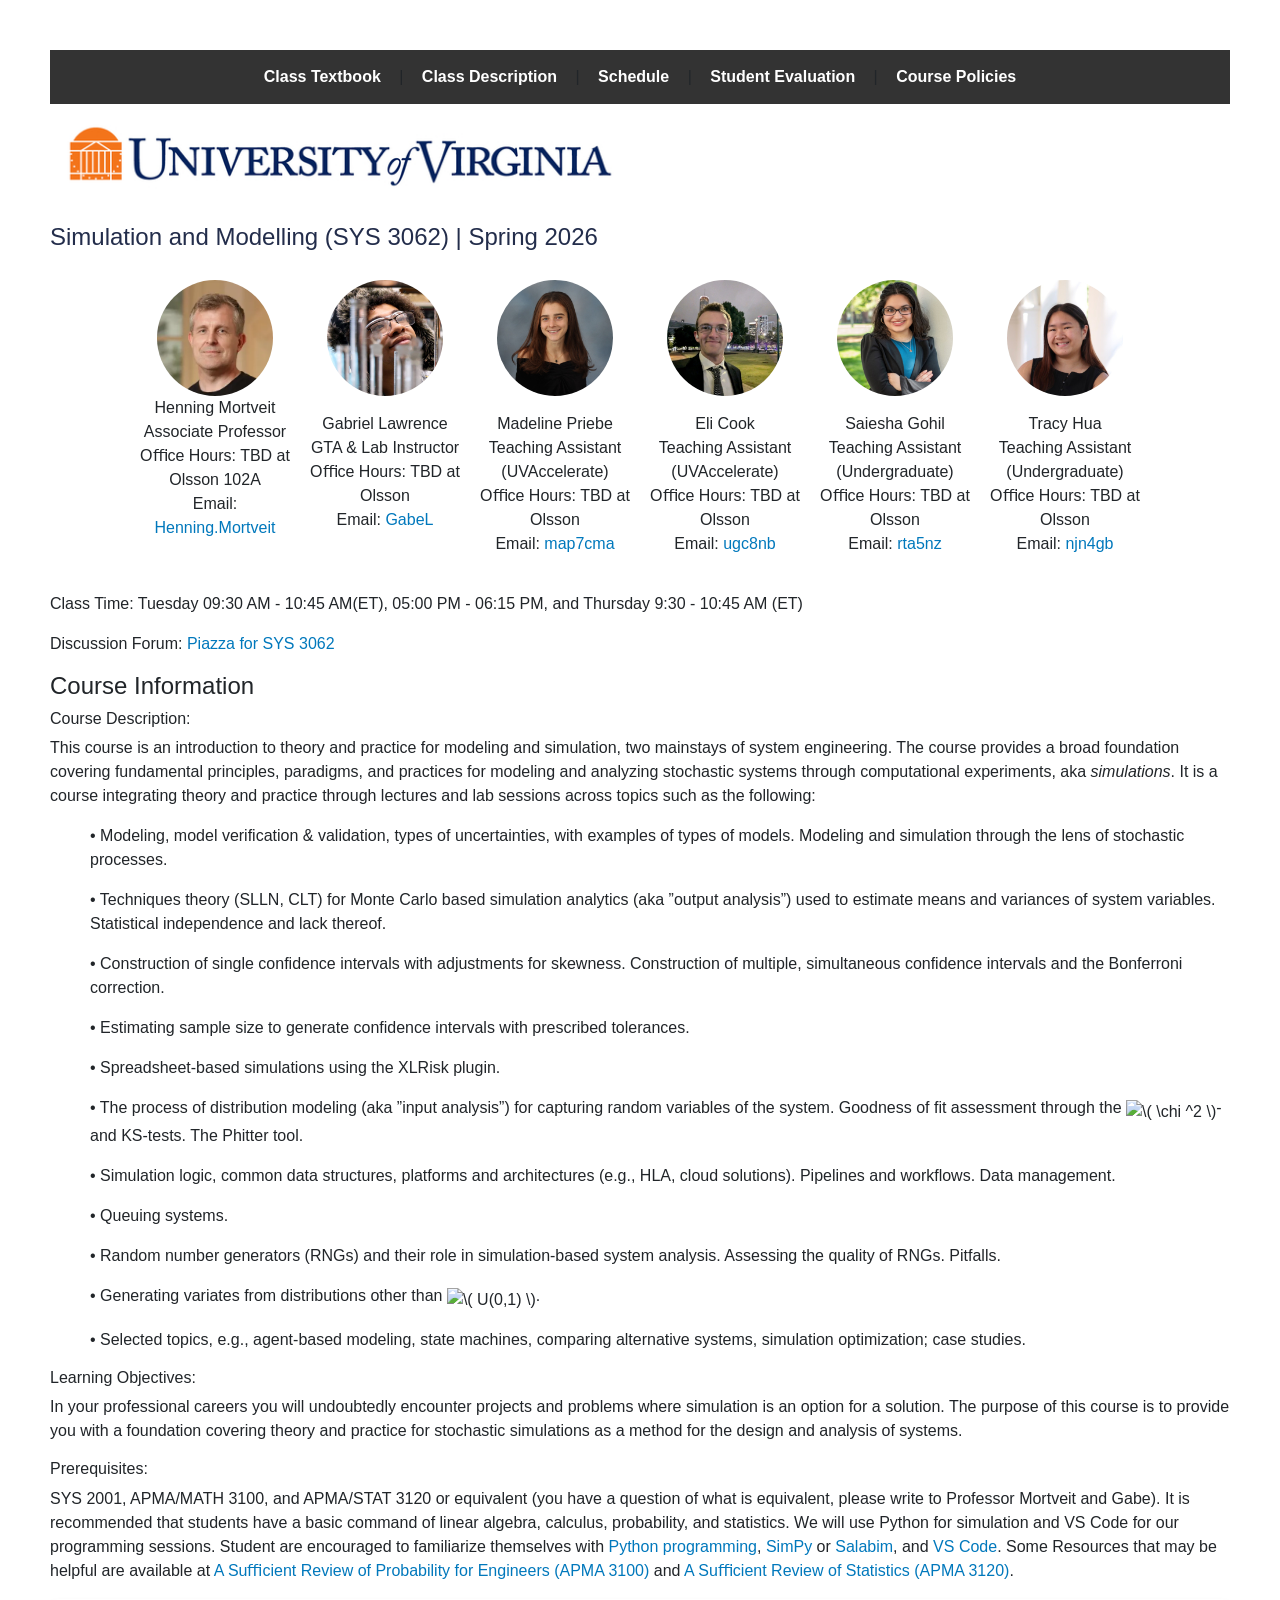
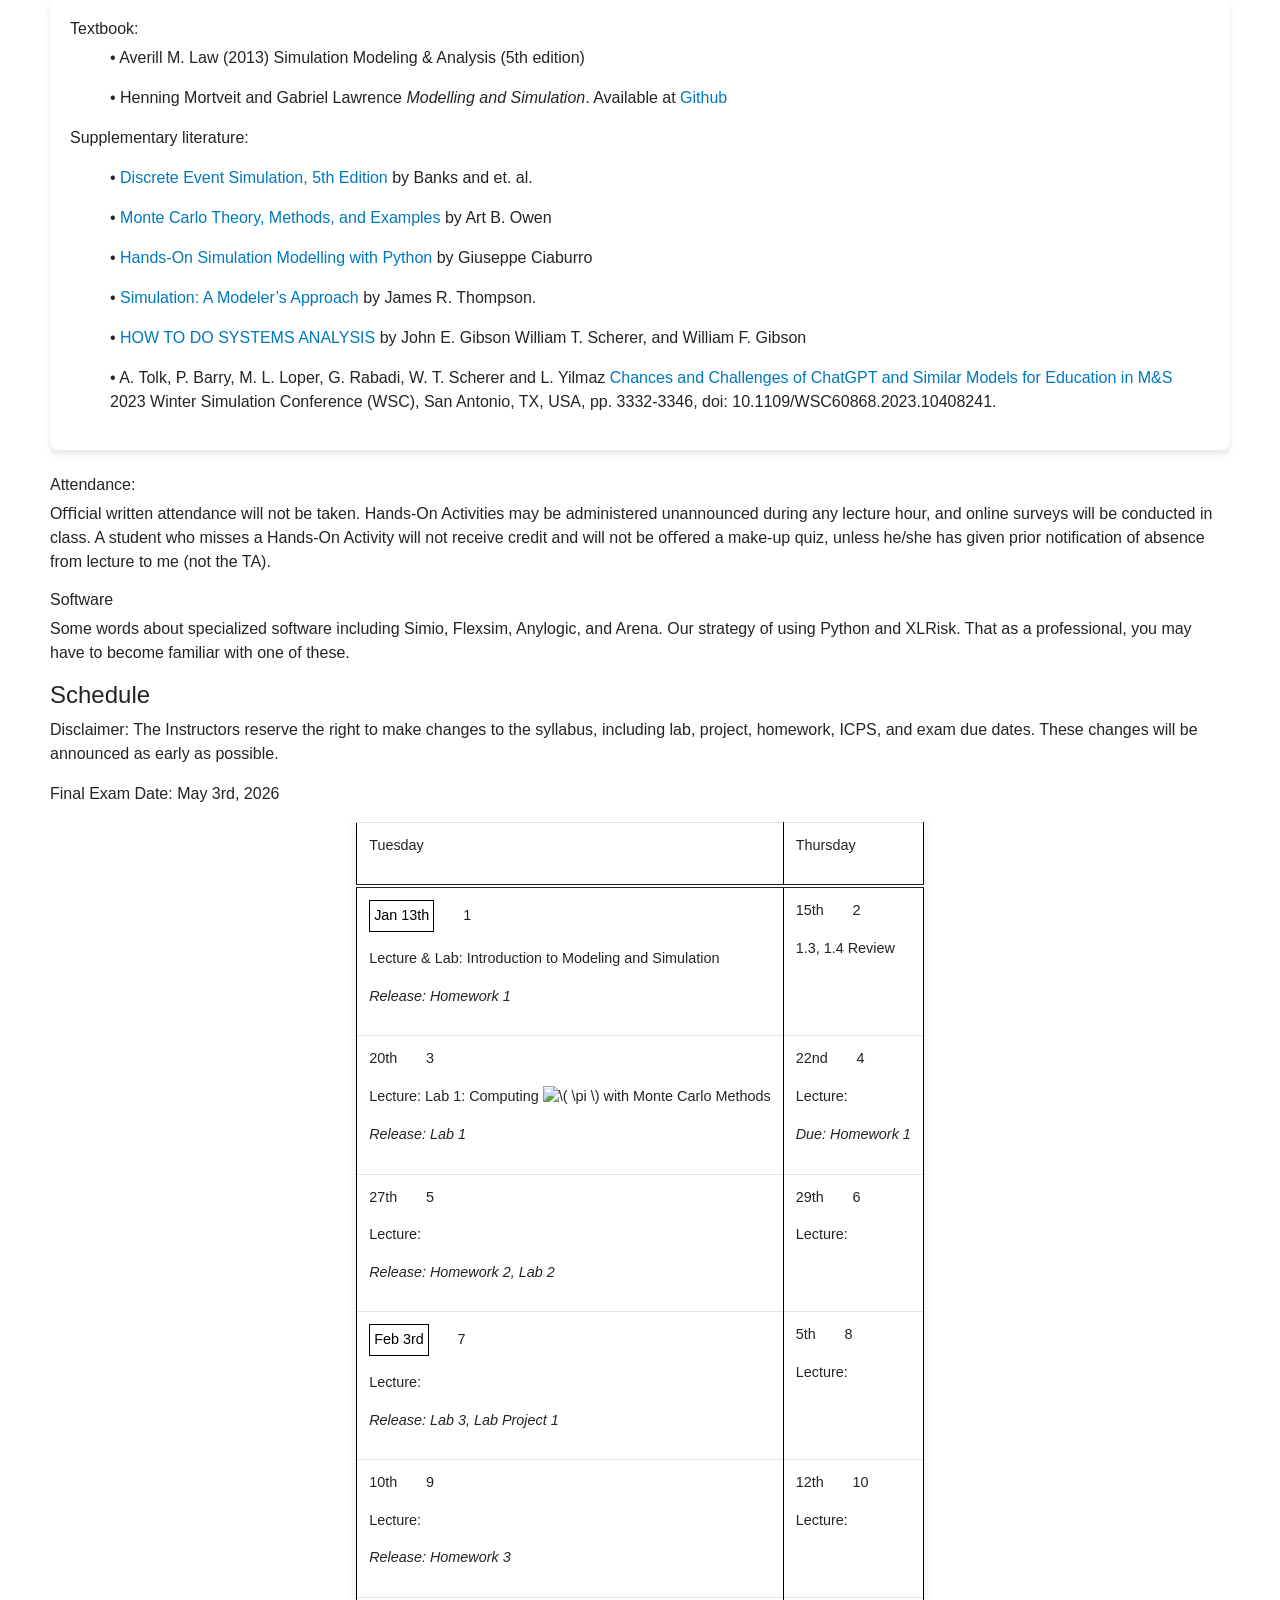
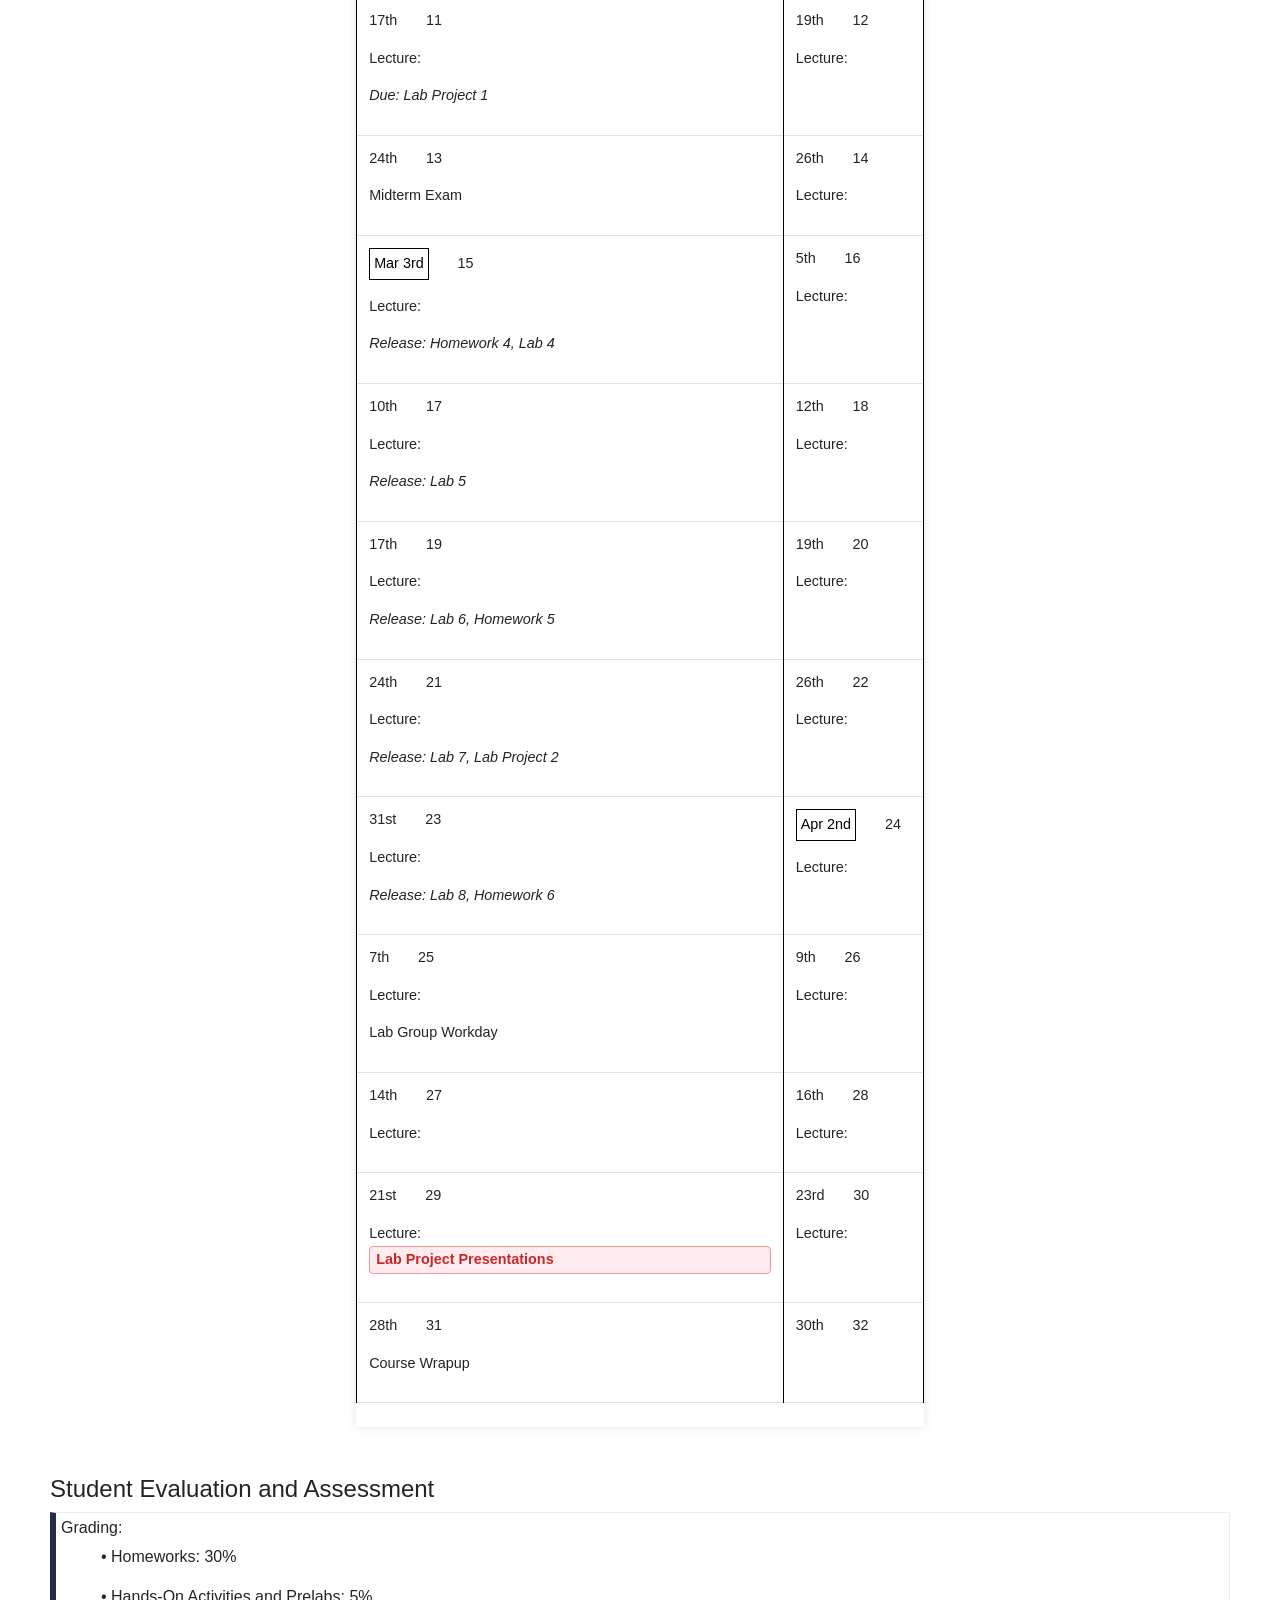
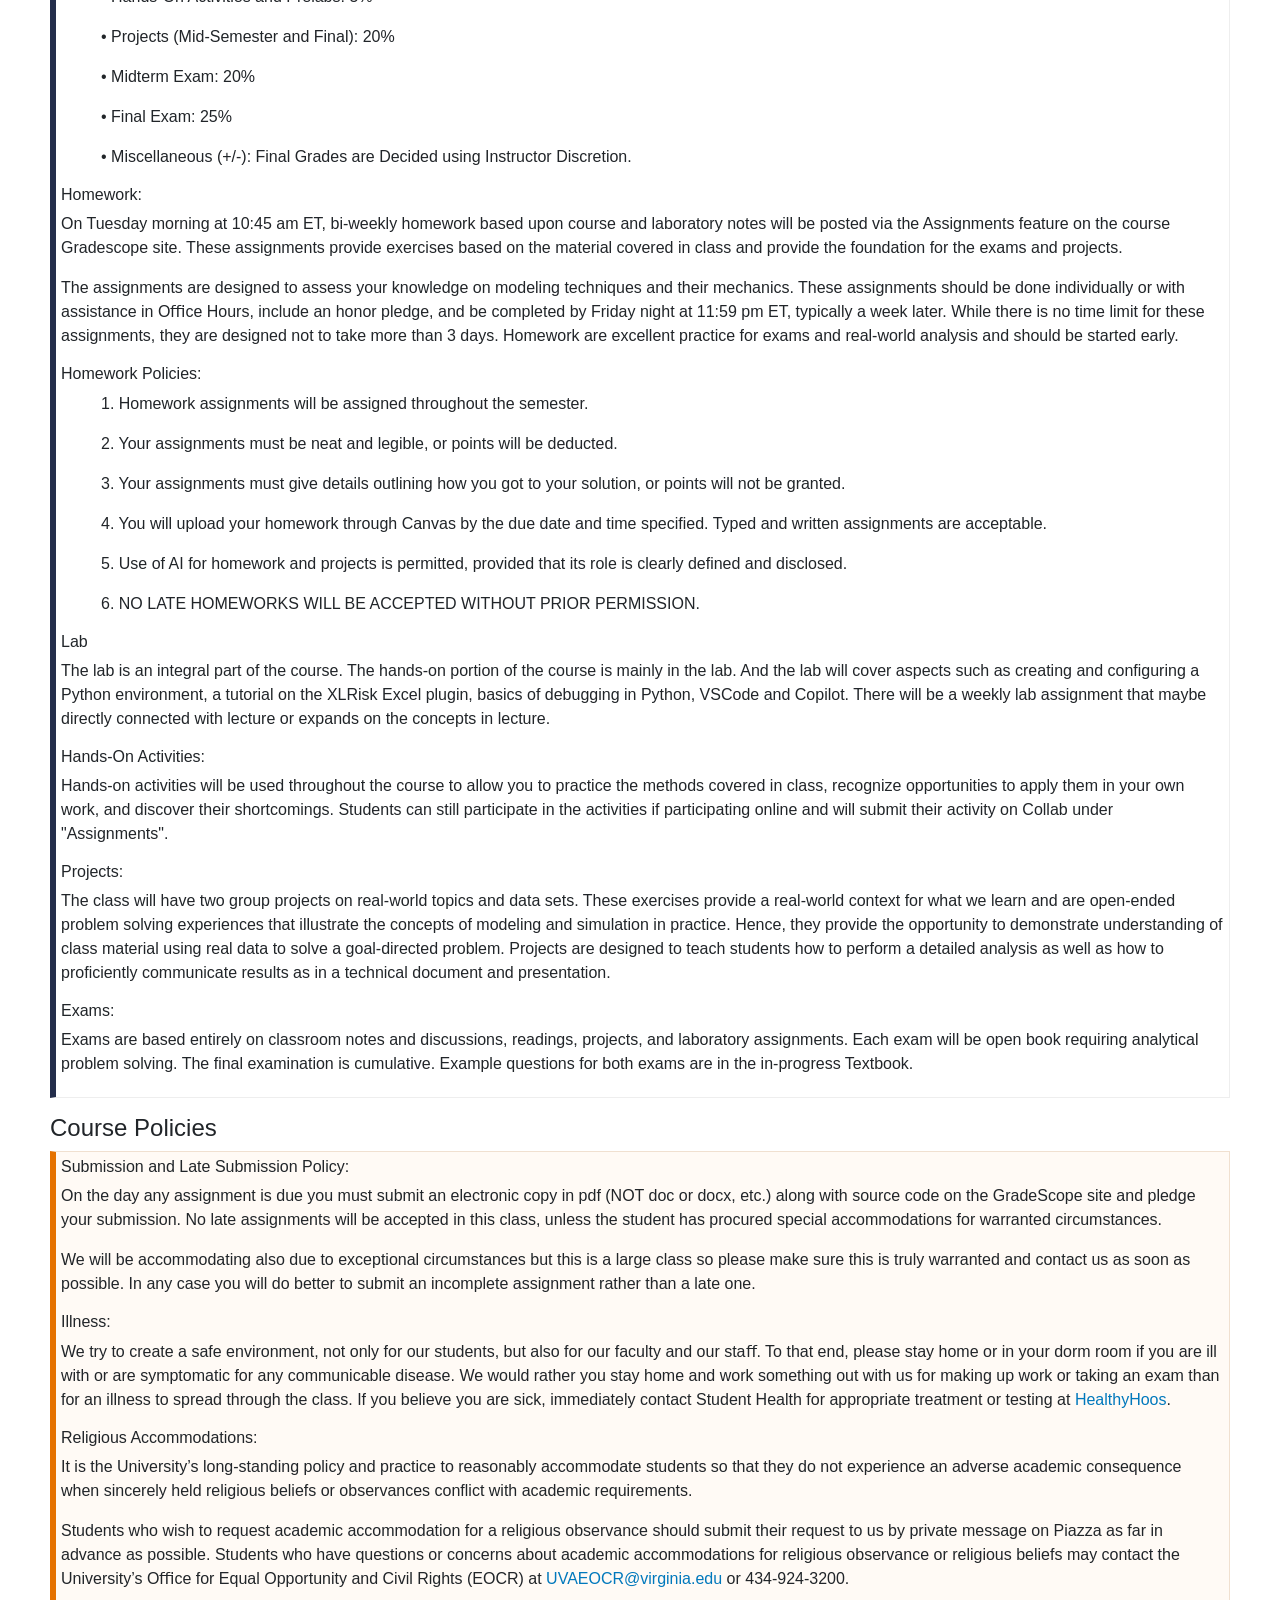
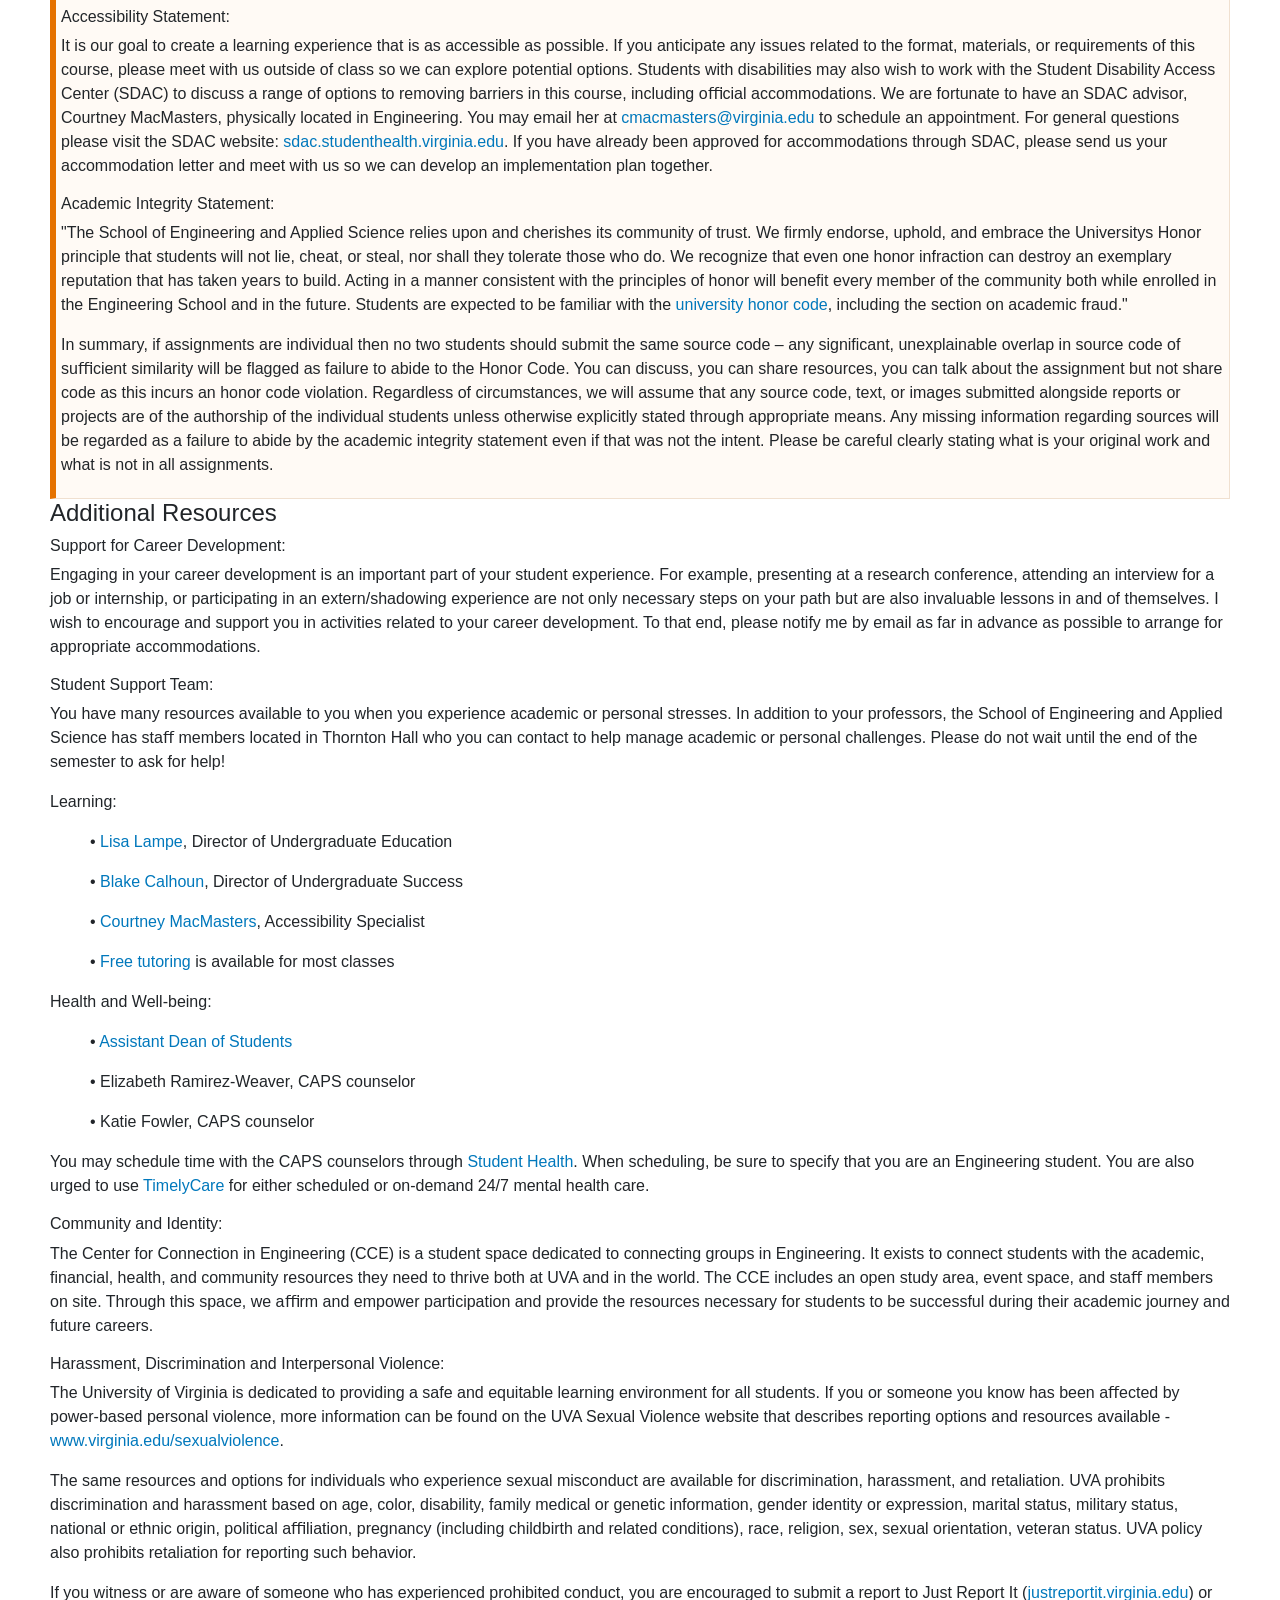
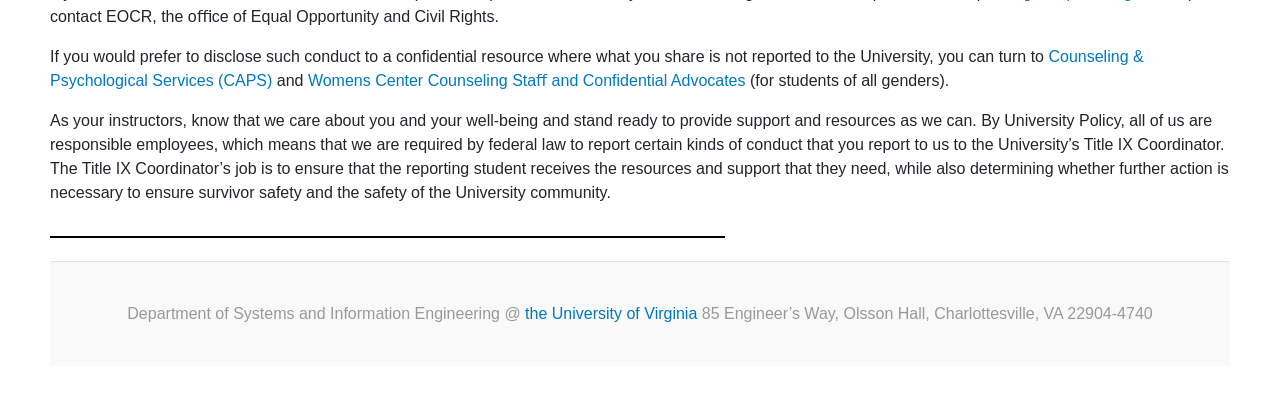
==== commit 1281b76d: "E" ====
--- a/staging.html
+++ b/staging.html
@@ -27,6 +27,18 @@
 <div class="center">
 
 
+<div class="navbar">
+
+<p>
+<a href="https://github.com/Gabriel-vzh2vs/Modelling-And-Simulation-Public-Release" target="_blank" >Class Textbook</a> | <a href="staging.html#LWR-ht-class">Class Description</a> | <a
+href="staging.html#LWR-ht-schedule">Schedule</a> | <a href="staging.html#LWR-ht-evaluation">Student Evaluation</a> | <a href="staging.html#LWR-ht-policies">Course Policies</a>
+</p>
+</div>
+
+</div>
+<div class="center">
+
+
 <div class="hero-image">
 
 <p>
@@ -47,22 +59,10 @@
 <!--
 ...... section Simulation and Modelling (SYS 3062) | Spring 2026 ......
 -->
-<h4 id="autosec-3">Simulation and Modelling (SYS 3062) | Spring 2026</h4>
-<a id="staging-autopage-3"></a>
-
-
-</div>
-
-</div>
-<div class="center">
-
-
-<div class="navbar">
-
-<p>
-<a href="https://github.com/Gabriel-vzh2vs/Modelling-And-Simulation-Public-Release" target="_blank" >Class Textbook</a> | <a href="staging.html#LWR-ht-class">Class Description</a> | <a
-href="staging.html#LWR-ht-schedule">Schedule</a> | <a href="staging.html#LWR-ht-evaluation">Student Evaluation</a> | <a href="staging.html#LWR-ht-policies">Course Policies</a>
-</p>
+<h4 id="autosec-4">Simulation and Modelling (SYS 3062) | Spring 2026</h4>
+<a id="staging-autopage-4"></a>
+
+
 </div>
 
 </div>
@@ -464,74 +464,24 @@
 not be oﬀered a make-up quiz, unless he/she has given prior notiﬁcation of absence from lecture to me (not the TA).
 </p>
 <!--
-...... subsubsection Homework Policies: ......
--->
-<h6 id="autosec-15">Homework Policies:</h6>
+...... subsubsection Software ......
+-->
+<h6 id="autosec-15">Software</h6>
 <a id="staging-autopage-15"></a>
 
 
-<ul style="list-style-type:none">
-
-<li>
-<p>
-1. Homework assignments will be assigned throughout the semester.
-</p>
-
-</li>
-<li>
-
-<p>
-2. Your assignments must be neat and legible, or points will be deducted.
-</p>
-
-</li>
-<li>
-
-<p>
-3. Your assignments must give details outlining how you got to your solution, or points will not be granted.
-</p>
-
-</li>
-<li>
-
-<p>
-4. You will upload your homework through Canvas by the due date and time speciﬁed. Typed and written assignments are acceptable.
-</p>
-
-</li>
-<li>
-
-<p>
-5. Use of AI for homework and projects is permitted, provided that its role is clearly deﬁned and disclosed.
-</p>
-
-</li>
-<li>
-
-<p>
-6. NO LATE HOMEWORKS WILL BE ACCEPTED WITHOUT PRIOR PERMISSION.
-</p>
-</li>
-</ul>
-<!--
-...... subsubsection Software ......
--->
-<h6 id="autosec-16">Software</h6>
+<p>
+Some words about specialized software including Simio, Flexsim, Anylogic, and Arena. Our strategy of using Python and XLRisk. That as a professional, you may have to become familiar with one of these.
+</p>
+
+<p>
+<a id="LWR-ht-schedule"></a>
+</p>
+<!--
+...... section Schedule ......
+-->
+<h4 id="autosec-16">Schedule</h4>
 <a id="staging-autopage-16"></a>
-
-
-<p>
-Some words about specialized software including Simio, Flexsim, Anylogic, and Arena. Our strategy of using Python and XLRisk. That as a professional, you may have to become familiar with one of these.
-</p>
-
-<p>
-<a id="LWR-ht-schedule"></a>
-</p>
-<!--
-...... section Schedule ......
--->
-<h4 id="autosec-17">Schedule</h4>
-<a id="staging-autopage-17"></a>
 
 
 <p>
@@ -1077,77 +1027,77 @@
 <!--
 ...... section Student Evaluation and Assessment ......
 -->
-<h4 id="autosec-20">Student Evaluation and Assessment</h4>
+<h4 id="autosec-19">Student Evaluation and Assessment</h4>
+<a id="staging-autopage-19"></a>
+
+
+
+<div class="box-grading">
+<!--
+...... subsubsection Grading: ......
+-->
+<h6 id="autosec-20">Grading:</h6>
 <a id="staging-autopage-20"></a>
 
 
-
-<div class="box-grading">
-<!--
-...... subsubsection Grading: ......
--->
-<h6 id="autosec-21">Grading:</h6>
+<ul style="list-style-type:none">
+
+<li>
+<p>
+• Homeworks: 30%
+</p>
+
+
+</li>
+<li>
+
+
+<p>
+• Hands-On Activities and Prelabs: 5%
+</p>
+
+
+</li>
+<li>
+
+
+<p>
+• Projects (Mid-Semester and Final): 20%
+</p>
+
+
+</li>
+<li>
+
+
+<p>
+• Midterm Exam: 20%
+</p>
+
+
+</li>
+<li>
+
+
+<p>
+• Final Exam: 25%
+</p>
+
+
+</li>
+<li>
+
+
+<p>
+• Miscellaneous (+/-): Final Grades are Decided using Instructor Discretion.
+</p>
+</li>
+</ul>
+<!--
+...... subsubsection Homework: ......
+-->
+<h6 id="autosec-21">Homework:</h6>
 <a id="staging-autopage-21"></a>
-
-
-<ul style="list-style-type:none">
-
-<li>
-<p>
-• Homeworks: 30%
-</p>
-
-
-</li>
-<li>
-
-
-<p>
-• Hands-On Activities and Prelabs: 5%
-</p>
-
-
-</li>
-<li>
-
-
-<p>
-• Projects (Mid-Semester and Final): 20%
-</p>
-
-
-</li>
-<li>
-
-
-<p>
-• Midterm Exam: 20%
-</p>
-
-
-</li>
-<li>
-
-
-<p>
-• Final Exam: 25%
-</p>
-
-
-</li>
-<li>
-
-
-<p>
-• Miscellaneous (+/-): Final Grades are Decided using Instructor Discretion.
-</p>
-</li>
-</ul>
-<!--
-...... subsubsection Homework: ......
--->
-<h6 id="autosec-22">Homework:</h6>
-<a id="staging-autopage-22"></a>
 
 
 <p>
@@ -1157,8 +1107,58 @@
 
 <p>
 The assignments are designed to assess your knowledge on modeling techniques and their mechanics. These assignments should be done individually or with assistance in Oﬃce Hours, include an honor pledge, and be completed by Friday night at
-11:59 pm ET, typically a week later. While there is no time limit for these assignments, they are designed not to take more than 3 days. Laboratory sessions are excellent practice for exams and real-world analysis and should be started early.
-</p>
+11:59 pm ET, typically a week later. While there is no time limit for these assignments, they are designed not to take more than 3 days. Homework are excellent practice for exams and real-world analysis and should be started early.
+</p>
+<!--
+...... subsubsection Homework Policies: ......
+-->
+<h6 id="autosec-22">Homework Policies:</h6>
+<a id="staging-autopage-22"></a>
+
+
+<ul style="list-style-type:none">
+
+<li>
+<p>
+1. Homework assignments will be assigned throughout the semester.
+</p>
+
+</li>
+<li>
+
+<p>
+2. Your assignments must be neat and legible, or points will be deducted.
+</p>
+
+</li>
+<li>
+
+<p>
+3. Your assignments must give details outlining how you got to your solution, or points will not be granted.
+</p>
+
+</li>
+<li>
+
+<p>
+4. You will upload your homework through Canvas by the due date and time speciﬁed. Typed and written assignments are acceptable.
+</p>
+
+</li>
+<li>
+
+<p>
+5. Use of AI for homework and projects is permitted, provided that its role is clearly deﬁned and disclosed.
+</p>
+
+</li>
+<li>
+
+<p>
+6. NO LATE HOMEWORKS WILL BE ACCEPTED WITHOUT PRIOR PERMISSION.
+</p>
+</li>
+</ul>
 <!--
 ...... subsubsection Lab ......
 -->
@@ -1289,10 +1289,10 @@
 </p>
 
 <p>
-In summary, if assignments are individual then no two students should submit the same source code – any overlap in source code of suﬃcient similarity will be ﬂagged as failure to abide to the Honor Code. You can discuss, you can share resources,
-you can talk about the assignment but not share code as this incurs an honor code violation. Regardless of circumstances, we will assume that any source code, text, or images submitted alongside reports or projects are of the authorship of the
-individual students unless otherwise explicitly stated through appropriate means. Any missing information regarding sources will be regarded as a failure to abide by the academic integrity statement even if that was not the intent. Please be careful
-clearly stating what is your original work and what is not in all assignments.
+In summary, if assignments are individual then no two students should submit the same source code – any signiﬁcant, unexplainable overlap in source code of suﬃcient similarity will be ﬂagged as failure to abide to the Honor Code. You can discuss,
+you can share resources, you can talk about the assignment but not share code as this incurs an honor code violation. Regardless of circumstances, we will assume that any source code, text, or images submitted alongside reports or projects are of the
+authorship of the individual students unless otherwise explicitly stated through appropriate means. Any missing information regarding sources will be regarded as a failure to abide by the academic integrity statement even if that was not the intent.
+Please be careful clearly stating what is your original work and what is not in all assignments.
 </p>
 </div>
 <!--
@@ -1309,7 +1309,7 @@
 
 <p>
 Engaging in your career development is an important part of your student experience. For example, presenting at a research conference, attending an interview for a job or internship, or participating in an extern/shadowing experience are not only
-necessary steps on your path but are also invaluable lessons in and of themselves. I wish to encourage and support you in activities related to your career development. To that end, please notify me by email as far inadvance as possible to arrange for
+necessary steps on your path but are also invaluable lessons in and of themselves. I wish to encourage and support you in activities related to your career development. To that end, please notify me by email as far in advance as possible to arrange for
 appropriate accommodations.
 </p>
 <!--
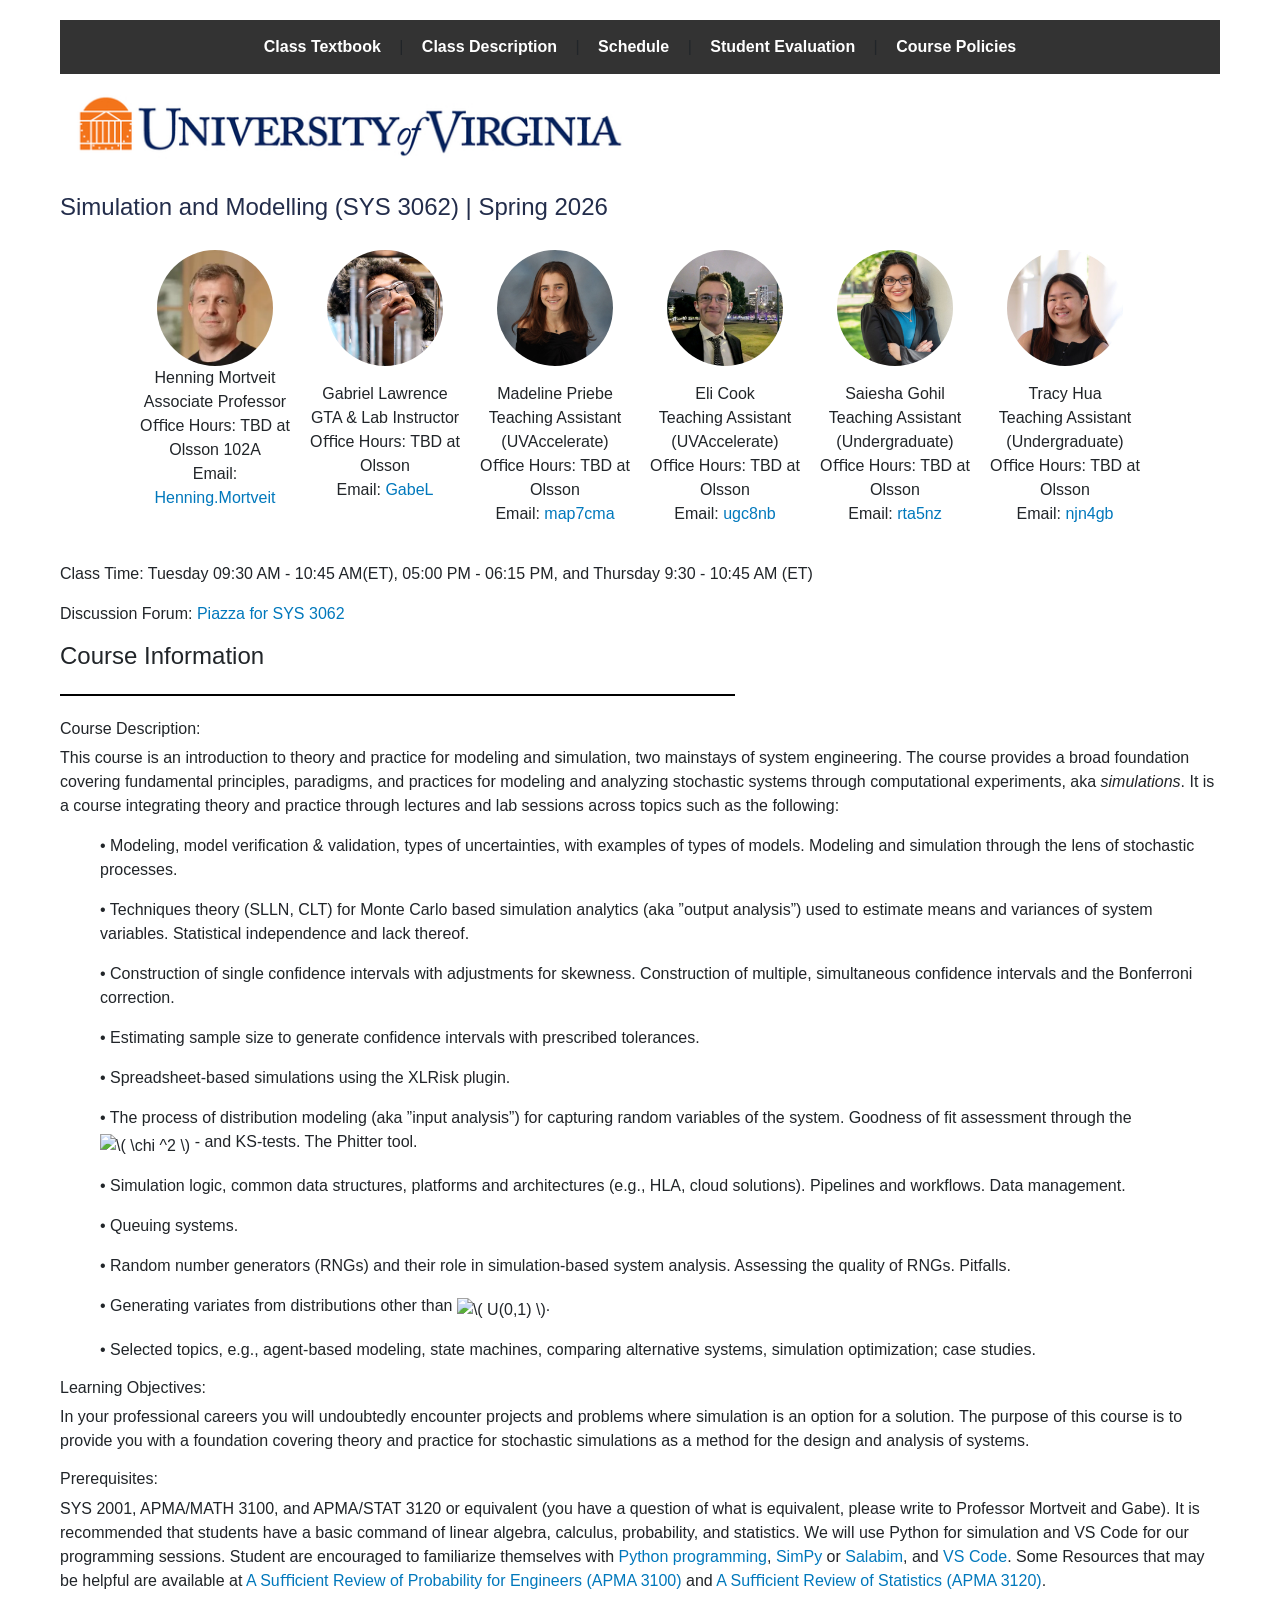
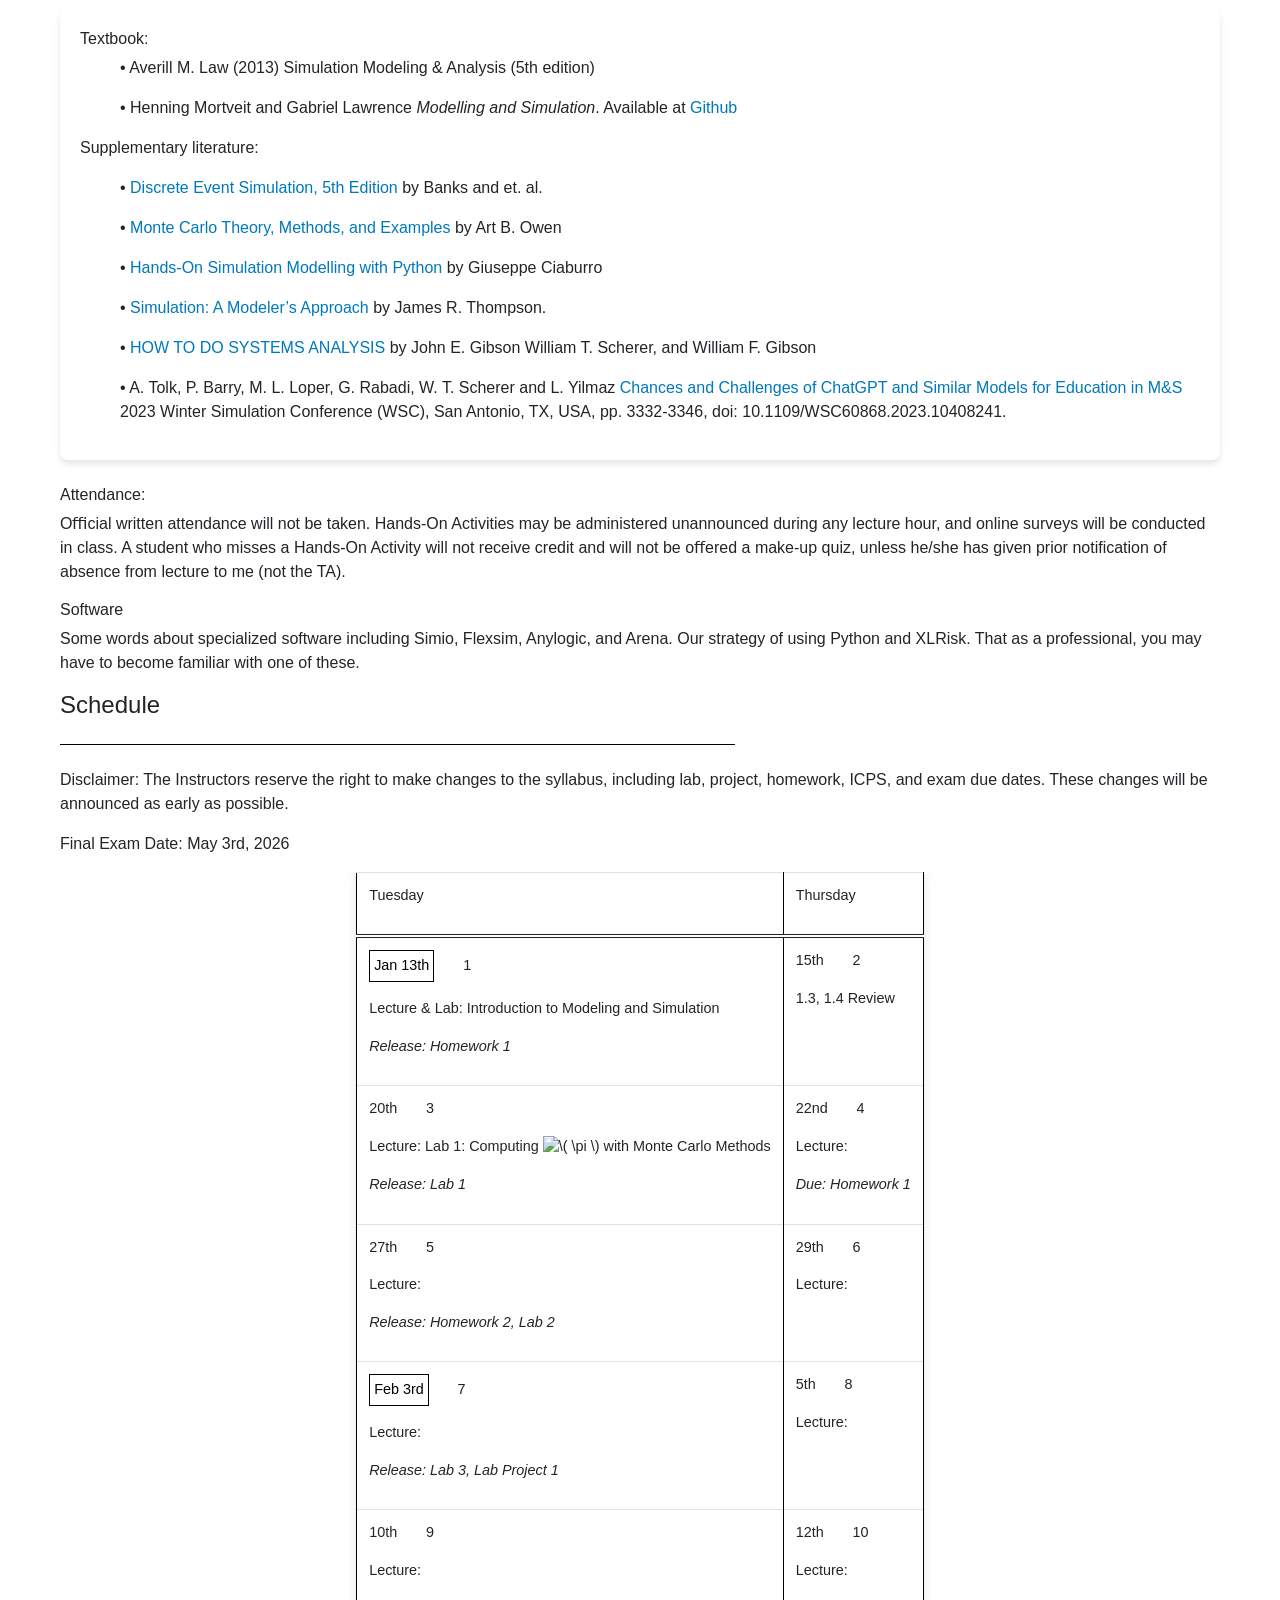
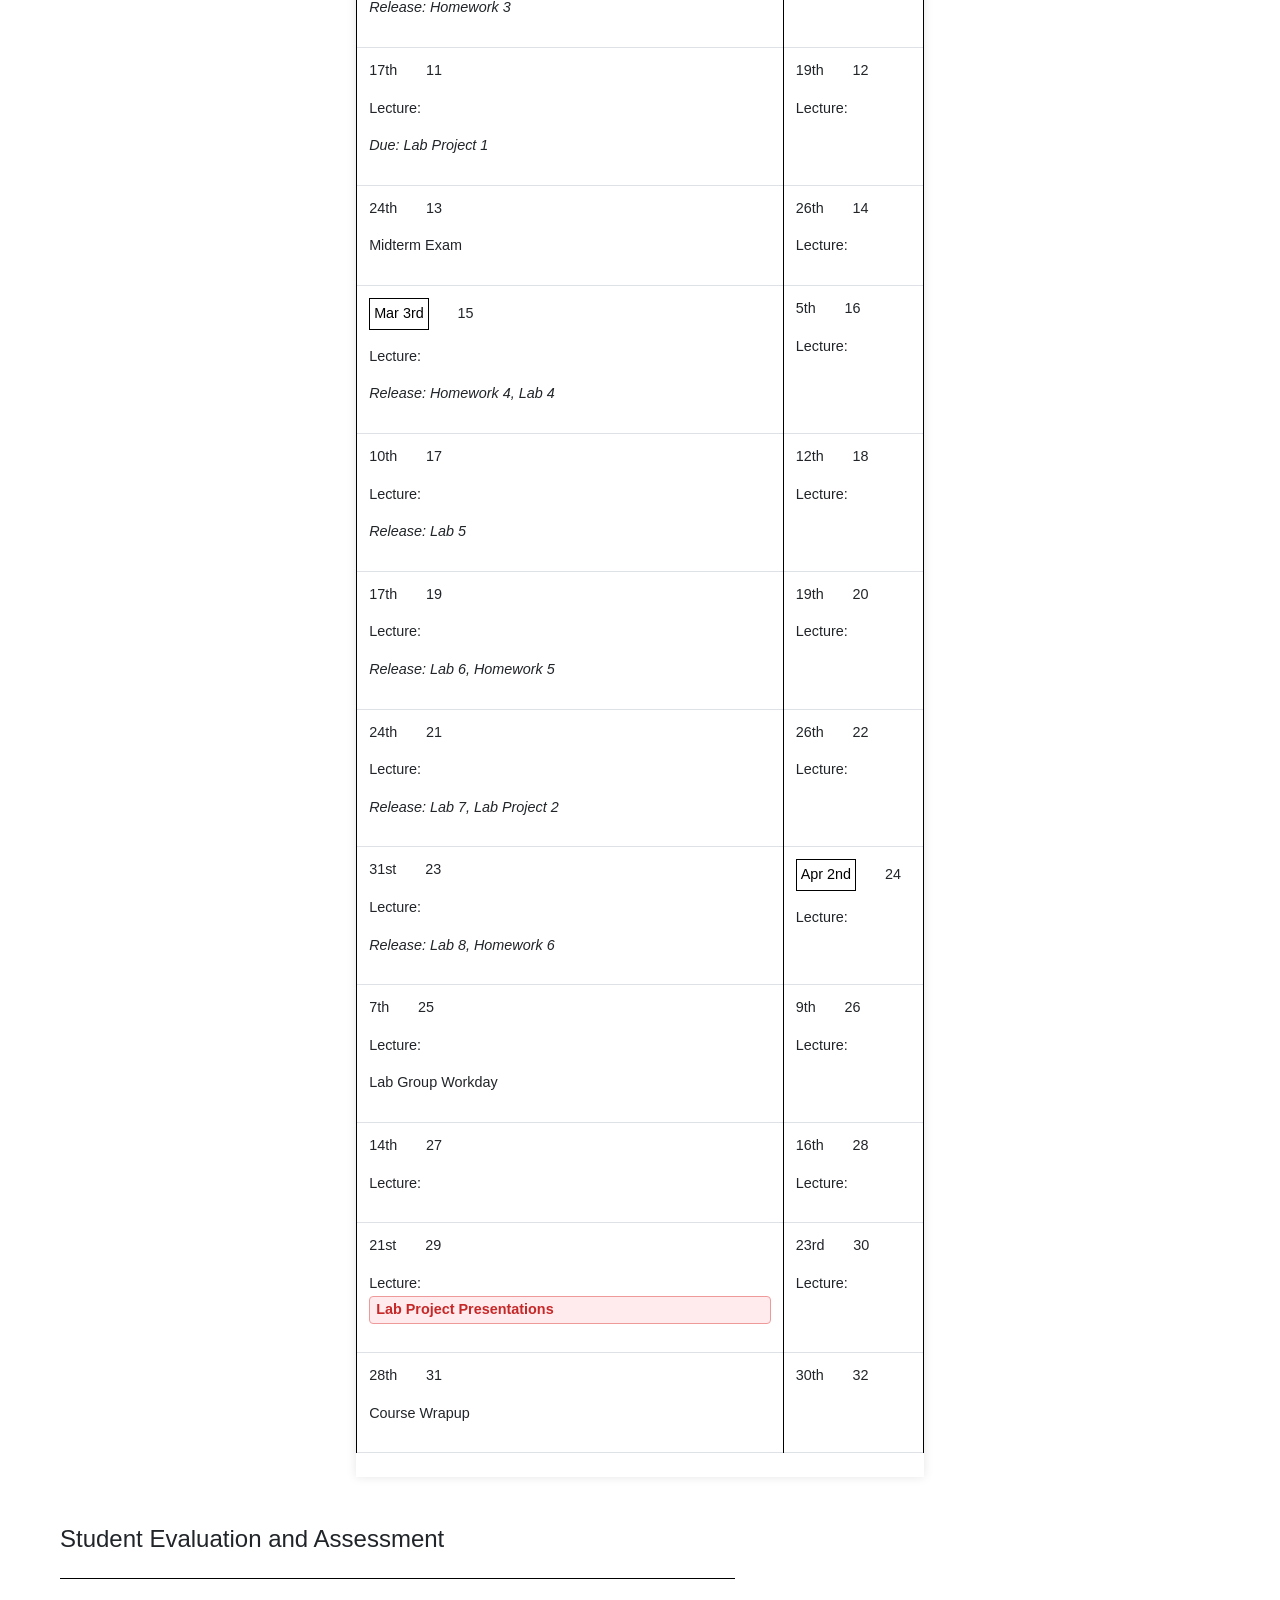
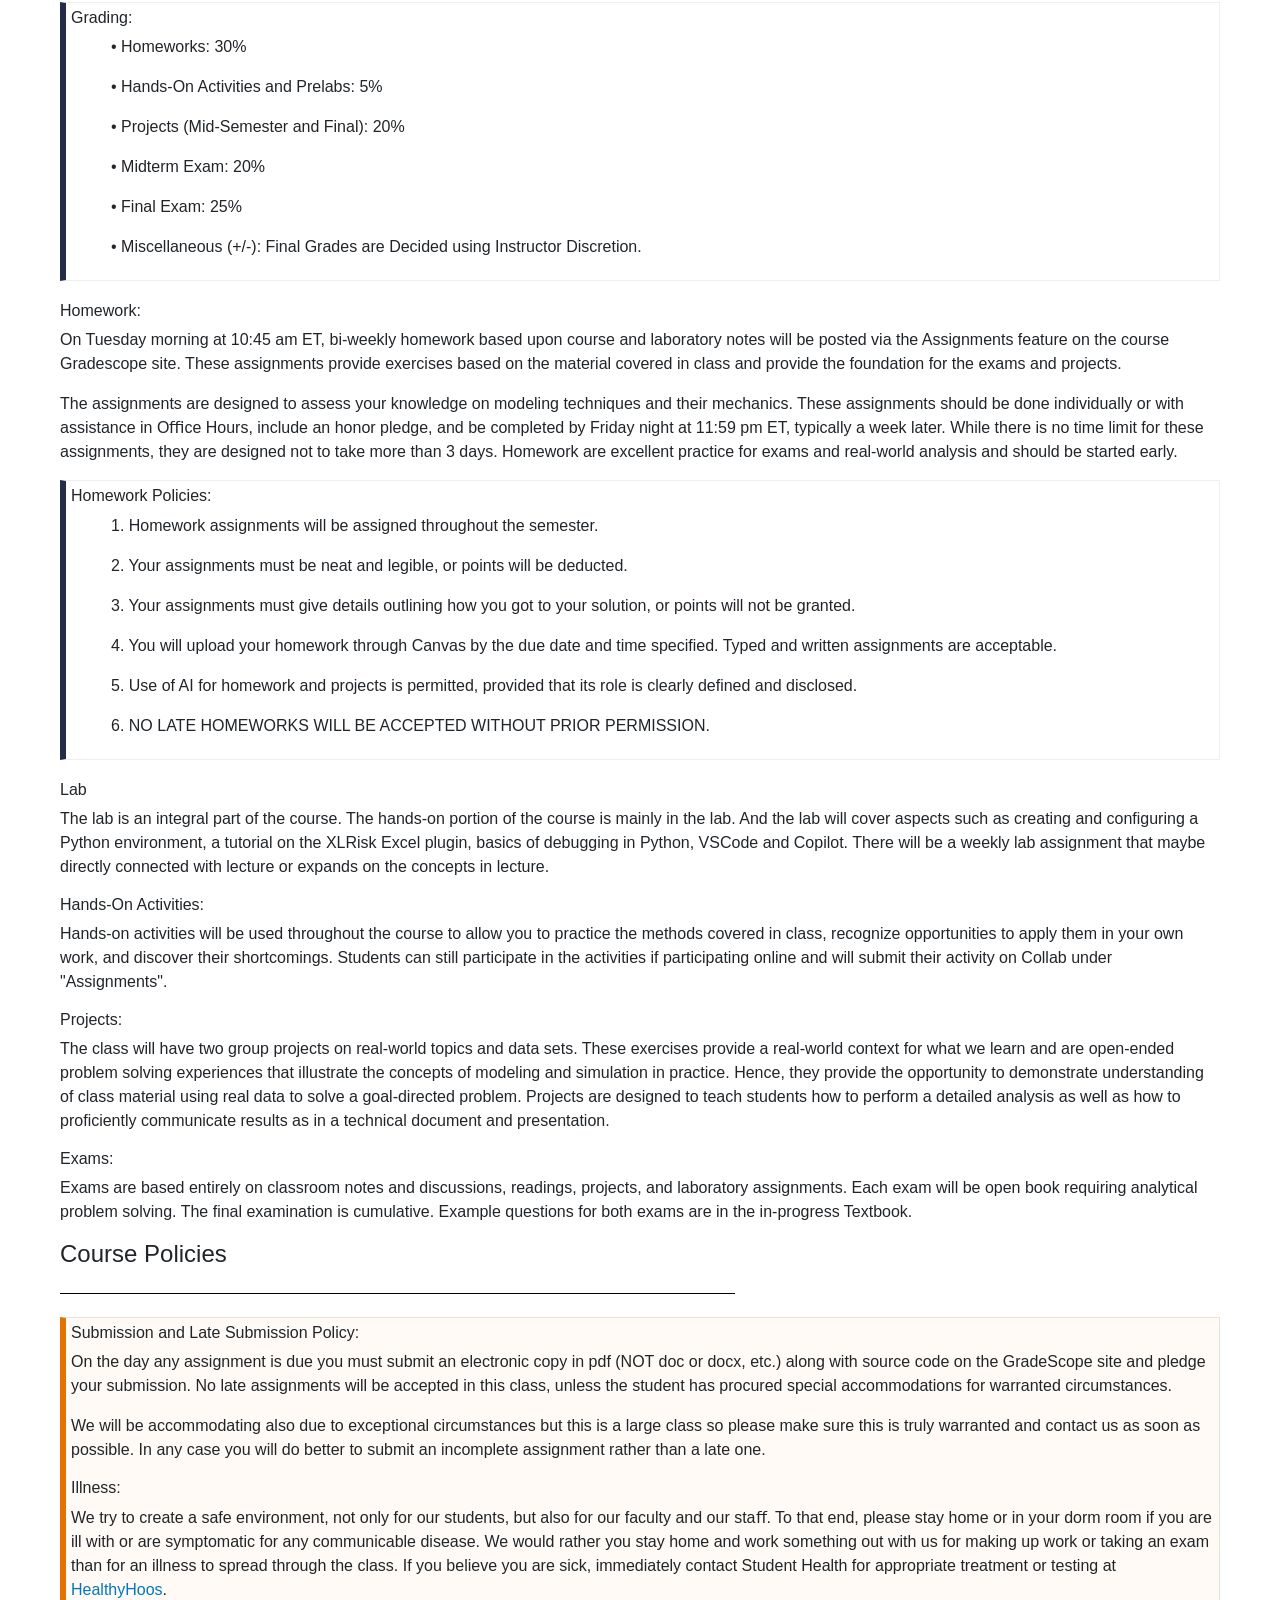
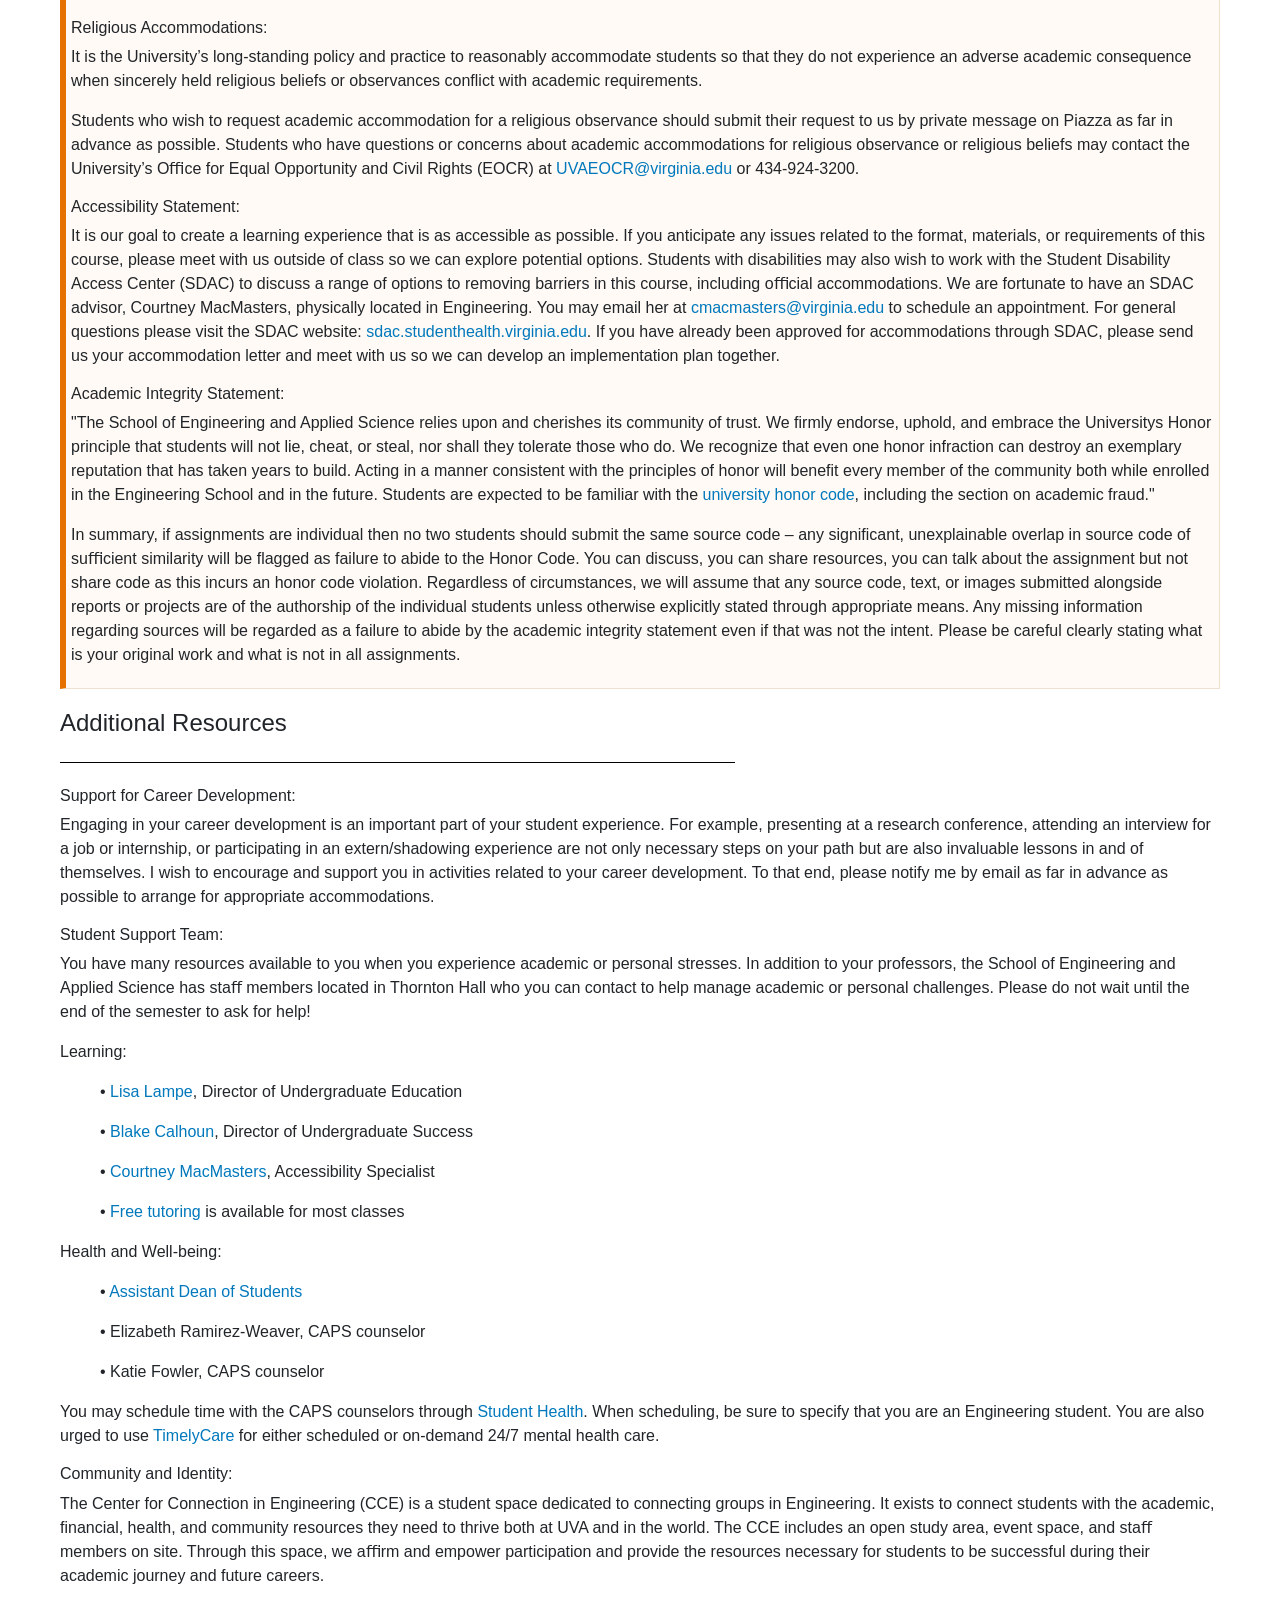
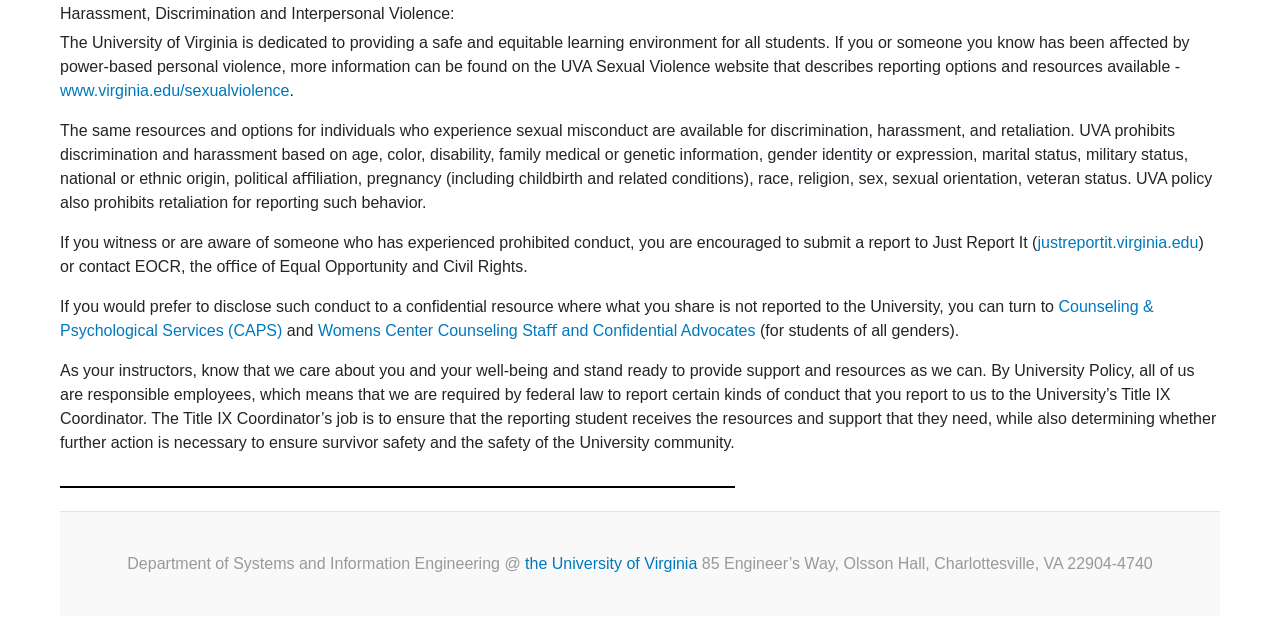
==== commit 5da45d84: "C" ====
--- a/staging.html
+++ b/staging.html
@@ -227,11 +227,19 @@
 -->
 <h4 id="autosec-5">Course Information</h4>
 <a id="staging-autopage-5"></a>
+<div class="center">
+
+<p>
+<span
+    style="background:black; width:506pt ; height:1pt ; display:inline-block;"
+><!----></span>
+</p>
+</div>
 <!--
 ...... subsubsection Course Description:           ......
 -->
-<h6 id="autosec-6">Course Description:</h6>
-<a id="staging-autopage-6"></a>
+<h6 id="autosec-7">Course Description:</h6>
+<a id="staging-autopage-7"></a>
 
 
 <p>
@@ -284,12 +292,12 @@
 ><!--
 χ2
 --><img
-      src="staging-images/DC782F1D5B830C45CF06DBC82BD075B4.svg"
-      alt="\( \chi ^2 \)"
+      src="staging-images/F4EAF6810DB2A278CF70744D4EBFC4A9.svg"
+      alt="\( \chi ^2    \)"
       role="math"
       style="width:1.25316em ; vertical-align:-0.22531em "
       class="lateximage"
-></span>- and KS-tests. The Phitter tool.
+></span> - and KS-tests. The Phitter tool.
 </p>
 </li>
 <li>
@@ -323,8 +331,8 @@
 ><!--
 U (0, 1)
 --><img
-      src="staging-images/6F775824BC98224757ECB46C0146D796.svg"
-      alt="\( U(0,1) \)"
+      src="staging-images/E6FCE9A683177769C977DF9CE46EB4EB.svg"
+      alt="\( U(0,1)   \)"
       role="math"
       style="width:3.51794em ; vertical-align:-0.28969em "
       class="lateximage"
@@ -342,8 +350,8 @@
 <!--
 ...... subsubsection Learning Objectives: ......
 -->
-<h6 id="autosec-11">Learning Objectives:</h6>
-<a id="staging-autopage-11"></a>
+<h6 id="autosec-12">Learning Objectives:</h6>
+<a id="staging-autopage-12"></a>
 
 
 <p>
@@ -353,8 +361,8 @@
 <!--
 ...... subsubsection Prerequisites: ......
 -->
-<h6 id="autosec-12">Prerequisites:</h6>
-<a id="staging-autopage-12"></a>
+<h6 id="autosec-13">Prerequisites:</h6>
+<a id="staging-autopage-13"></a>
 
 
 <p>
@@ -371,8 +379,8 @@
 <!--
 ...... subsubsection Textbook: ......
 -->
-<h6 id="autosec-13">Textbook:</h6>
-<a id="staging-autopage-13"></a>
+<h6 id="autosec-14">Textbook:</h6>
+<a id="staging-autopage-14"></a>
 
 
 <ul style="list-style-type:none">
@@ -455,8 +463,8 @@
 <!--
 ...... subsubsection Attendance: ......
 -->
-<h6 id="autosec-14">Attendance:</h6>
-<a id="staging-autopage-14"></a>
+<h6 id="autosec-15">Attendance:</h6>
+<a id="staging-autopage-15"></a>
 
 
 <p>
@@ -466,8 +474,8 @@
 <!--
 ...... subsubsection Software ......
 -->
-<h6 id="autosec-15">Software</h6>
-<a id="staging-autopage-15"></a>
+<h6 id="autosec-16">Software</h6>
+<a id="staging-autopage-16"></a>
 
 
 <p>
@@ -480,9 +488,16 @@
 <!--
 ...... section Schedule ......
 -->
-<h4 id="autosec-16">Schedule</h4>
-<a id="staging-autopage-16"></a>
-
+<h4 id="autosec-17">Schedule</h4>
+<a id="staging-autopage-17"></a>
+<div class="center">
+
+<p>
+<span
+    style="background:black; width:506pt ; height:1pt ; display:inline-block;"
+><!----></span>
+</p>
+</div>
 
 <p>
 <b>Disclaimer:</b> The Instructors reserve the right to make changes to the syllabus, including lab, project, homework, ICPS, and exam due dates. These changes will be announced as early as possible.
@@ -1027,17 +1042,24 @@
 <!--
 ...... section Student Evaluation and Assessment ......
 -->
-<h4 id="autosec-19">Student Evaluation and Assessment</h4>
-<a id="staging-autopage-19"></a>
-
+<h4 id="autosec-21">Student Evaluation and Assessment</h4>
+<a id="staging-autopage-21"></a>
+<div class="center">
+
+<p>
+<span
+    style="background:black; width:506pt ; height:1pt ; display:inline-block;"
+><!----></span>
+</p>
+</div>
 
 
 <div class="box-grading">
 <!--
 ...... subsubsection Grading: ......
 -->
-<h6 id="autosec-20">Grading:</h6>
-<a id="staging-autopage-20"></a>
+<h6 id="autosec-23">Grading:</h6>
+<a id="staging-autopage-23"></a>
 
 
 <ul style="list-style-type:none">
@@ -1093,11 +1115,18 @@
 </p>
 </li>
 </ul>
+
+</div>
+
+
+<div class="spacer-small">
+
+</div>
 <!--
 ...... subsubsection Homework: ......
 -->
-<h6 id="autosec-21">Homework:</h6>
-<a id="staging-autopage-21"></a>
+<h6 id="autosec-24">Homework:</h6>
+<a id="staging-autopage-24"></a>
 
 
 <p>
@@ -1109,11 +1138,14 @@
 The assignments are designed to assess your knowledge on modeling techniques and their mechanics. These assignments should be done individually or with assistance in Oﬃce Hours, include an honor pledge, and be completed by Friday night at
 11:59 pm ET, typically a week later. While there is no time limit for these assignments, they are designed not to take more than 3 days. Homework are excellent practice for exams and real-world analysis and should be started early.
 </p>
+
+
+<div class="box-grading">
 <!--
 ...... subsubsection Homework Policies: ......
 -->
-<h6 id="autosec-22">Homework Policies:</h6>
-<a id="staging-autopage-22"></a>
+<h6 id="autosec-25">Homework Policies:</h6>
+<a id="staging-autopage-25"></a>
 
 
 <ul style="list-style-type:none">
@@ -1159,11 +1191,18 @@
 </p>
 </li>
 </ul>
+
+</div>
+
+
+<div class="spacer-small">
+
+</div>
 <!--
 ...... subsubsection Lab ......
 -->
-<h6 id="autosec-23">Lab</h6>
-<a id="staging-autopage-23"></a>
+<h6 id="autosec-26">Lab</h6>
+<a id="staging-autopage-26"></a>
 
 
 <p>
@@ -1173,8 +1212,8 @@
 <!--
 ...... subsubsection Hands-On Activities: ......
 -->
-<h6 id="autosec-24">Hands-On Activities:</h6>
-<a id="staging-autopage-24"></a>
+<h6 id="autosec-27">Hands-On Activities:</h6>
+<a id="staging-autopage-27"></a>
 
 
 <p>
@@ -1184,8 +1223,8 @@
 <!--
 ...... subsubsection Projects: ......
 -->
-<h6 id="autosec-25">Projects:</h6>
-<a id="staging-autopage-25"></a>
+<h6 id="autosec-28">Projects:</h6>
+<a id="staging-autopage-28"></a>
 
 
 <p>
@@ -1196,15 +1235,14 @@
 <!--
 ...... subsubsection Exams: ......
 -->
-<h6 id="autosec-26">Exams:</h6>
-<a id="staging-autopage-26"></a>
+<h6 id="autosec-29">Exams:</h6>
+<a id="staging-autopage-29"></a>
 
 
 <p>
 Exams are based entirely on classroom notes and discussions, readings, projects, and laboratory assignments. Each exam will be open book requiring analytical problem solving. The ﬁnal examination is cumulative. Example questions for both exams
 are in the in-progress Textbook.
 </p>
-</div>
 
 <p>
 <a id="LWR-ht-policies"></a>
@@ -1212,17 +1250,24 @@
 <!--
 ...... section Course Policies ......
 -->
-<h4 id="autosec-27">Course Policies</h4>
-<a id="staging-autopage-27"></a>
-
+<h4 id="autosec-30">Course Policies</h4>
+<a id="staging-autopage-30"></a>
+<div class="center">
+
+<p>
+<span
+    style="background:black; width:506pt ; height:1pt ; display:inline-block;"
+><!----></span>
+</p>
+</div>
 
 
 <div class="box-policy">
 <!--
 ...... subsubsection Submission and Late Submission Policy:            ......
 -->
-<h6 id="autosec-28">Submission and Late Submission Policy:</h6>
-<a id="staging-autopage-28"></a>
+<h6 id="autosec-32">Submission and Late Submission Policy:</h6>
+<a id="staging-autopage-32"></a>
 
 
 <p>
@@ -1237,8 +1282,8 @@
 <!--
 ...... subsubsection Illness: ......
 -->
-<h6 id="autosec-29">Illness:</h6>
-<a id="staging-autopage-29"></a>
+<h6 id="autosec-33">Illness:</h6>
+<a id="staging-autopage-33"></a>
 
 
 <p>
@@ -1249,8 +1294,8 @@
 <!--
 ...... subsubsection Religious Accommodations: ......
 -->
-<h6 id="autosec-30">Religious Accommodations:</h6>
-<a id="staging-autopage-30"></a>
+<h6 id="autosec-34">Religious Accommodations:</h6>
+<a id="staging-autopage-34"></a>
 
 
 <p>
@@ -1264,8 +1309,8 @@
 <!--
 ...... subsubsection Accessibility Statement:             ......
 -->
-<h6 id="autosec-31">Accessibility Statement:</h6>
-<a id="staging-autopage-31"></a>
+<h6 id="autosec-35">Accessibility Statement:</h6>
+<a id="staging-autopage-35"></a>
 
 
 <p>
@@ -1278,8 +1323,8 @@
 <!--
 ...... subsubsection Academic Integrity Statement: ......
 -->
-<h6 id="autosec-32">Academic Integrity Statement:</h6>
-<a id="staging-autopage-32"></a>
+<h6 id="autosec-36">Academic Integrity Statement:</h6>
+<a id="staging-autopage-36"></a>
 
 
 <p>
@@ -1295,16 +1340,29 @@
 Please be careful clearly stating what is your original work and what is not in all assignments.
 </p>
 </div>
+
+
+<div class="spacer-small">
+
+</div>
 <!--
 ...... section Additional Resources ......
 -->
-<h4 id="autosec-33">Additional Resources</h4>
-<a id="staging-autopage-33"></a>
+<h4 id="autosec-37">Additional Resources</h4>
+<a id="staging-autopage-37"></a>
+<div class="center">
+
+<p>
+<span
+    style="background:black; width:506pt ; height:1pt ; display:inline-block;"
+><!----></span>
+</p>
+</div>
 <!--
 ...... subsubsection Support for Career Development: ......
 -->
-<h6 id="autosec-34">Support for Career Development:</h6>
-<a id="staging-autopage-34"></a>
+<h6 id="autosec-39">Support for Career Development:</h6>
+<a id="staging-autopage-39"></a>
 
 
 <p>
@@ -1315,8 +1373,8 @@
 <!--
 ...... subsubsection Student Support Team: ......
 -->
-<h6 id="autosec-35">Student Support Team:</h6>
-<a id="staging-autopage-35"></a>
+<h6 id="autosec-40">Student Support Team:</h6>
+<a id="staging-autopage-40"></a>
 
 
 <p>
@@ -1400,8 +1458,8 @@
 <!--
 ...... subsubsection Community and Identity: ......
 -->
-<h6 id="autosec-36">Community and Identity:</h6>
-<a id="staging-autopage-36"></a>
+<h6 id="autosec-41">Community and Identity:</h6>
+<a id="staging-autopage-41"></a>
 
 
 <p>
@@ -1412,8 +1470,8 @@
 <!--
 ...... subsubsection Harassment, Discrimination and Interpersonal Violence:                  ......
 -->
-<h6 id="autosec-37">Harassment, Discrimination and Interpersonal Violence:</h6>
-<a id="staging-autopage-37"></a>
+<h6 id="autosec-42">Harassment, Discrimination and Interpersonal Violence:</h6>
+<a id="staging-autopage-42"></a>
 
 
 <p>
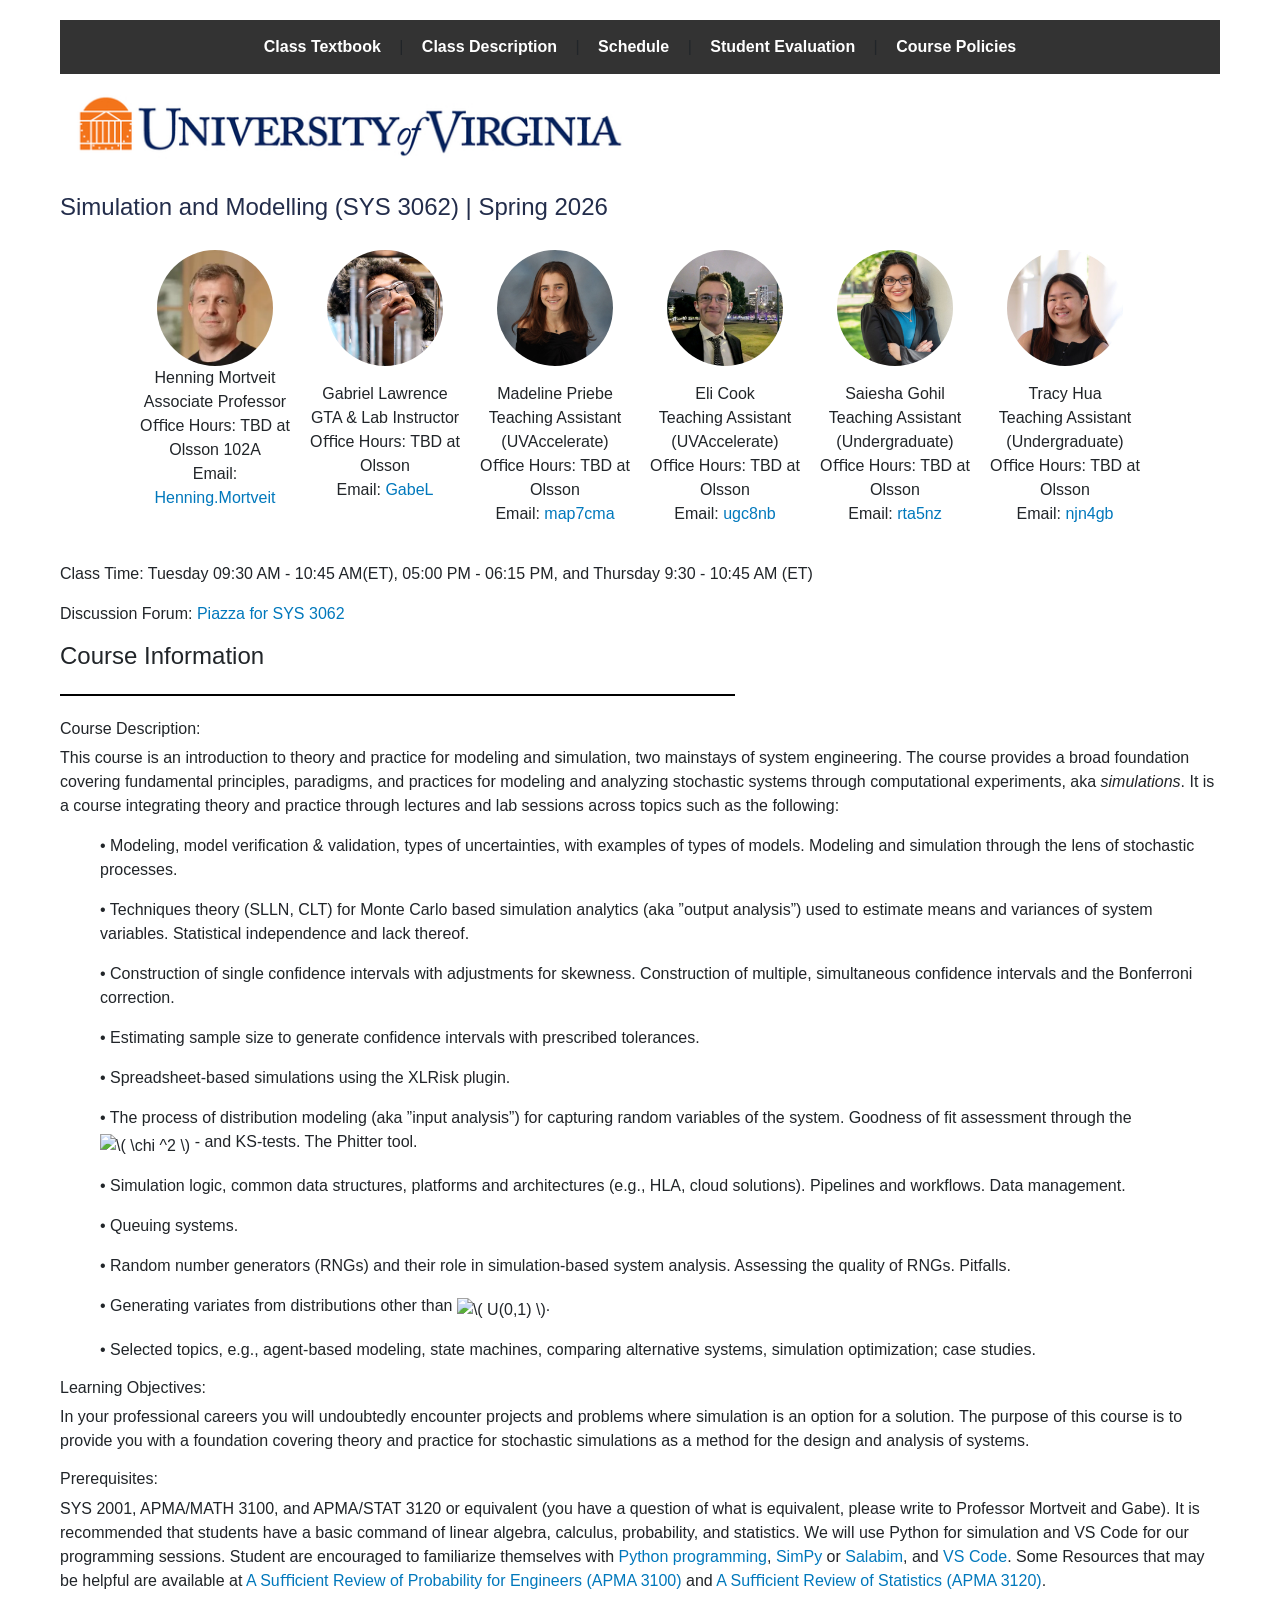
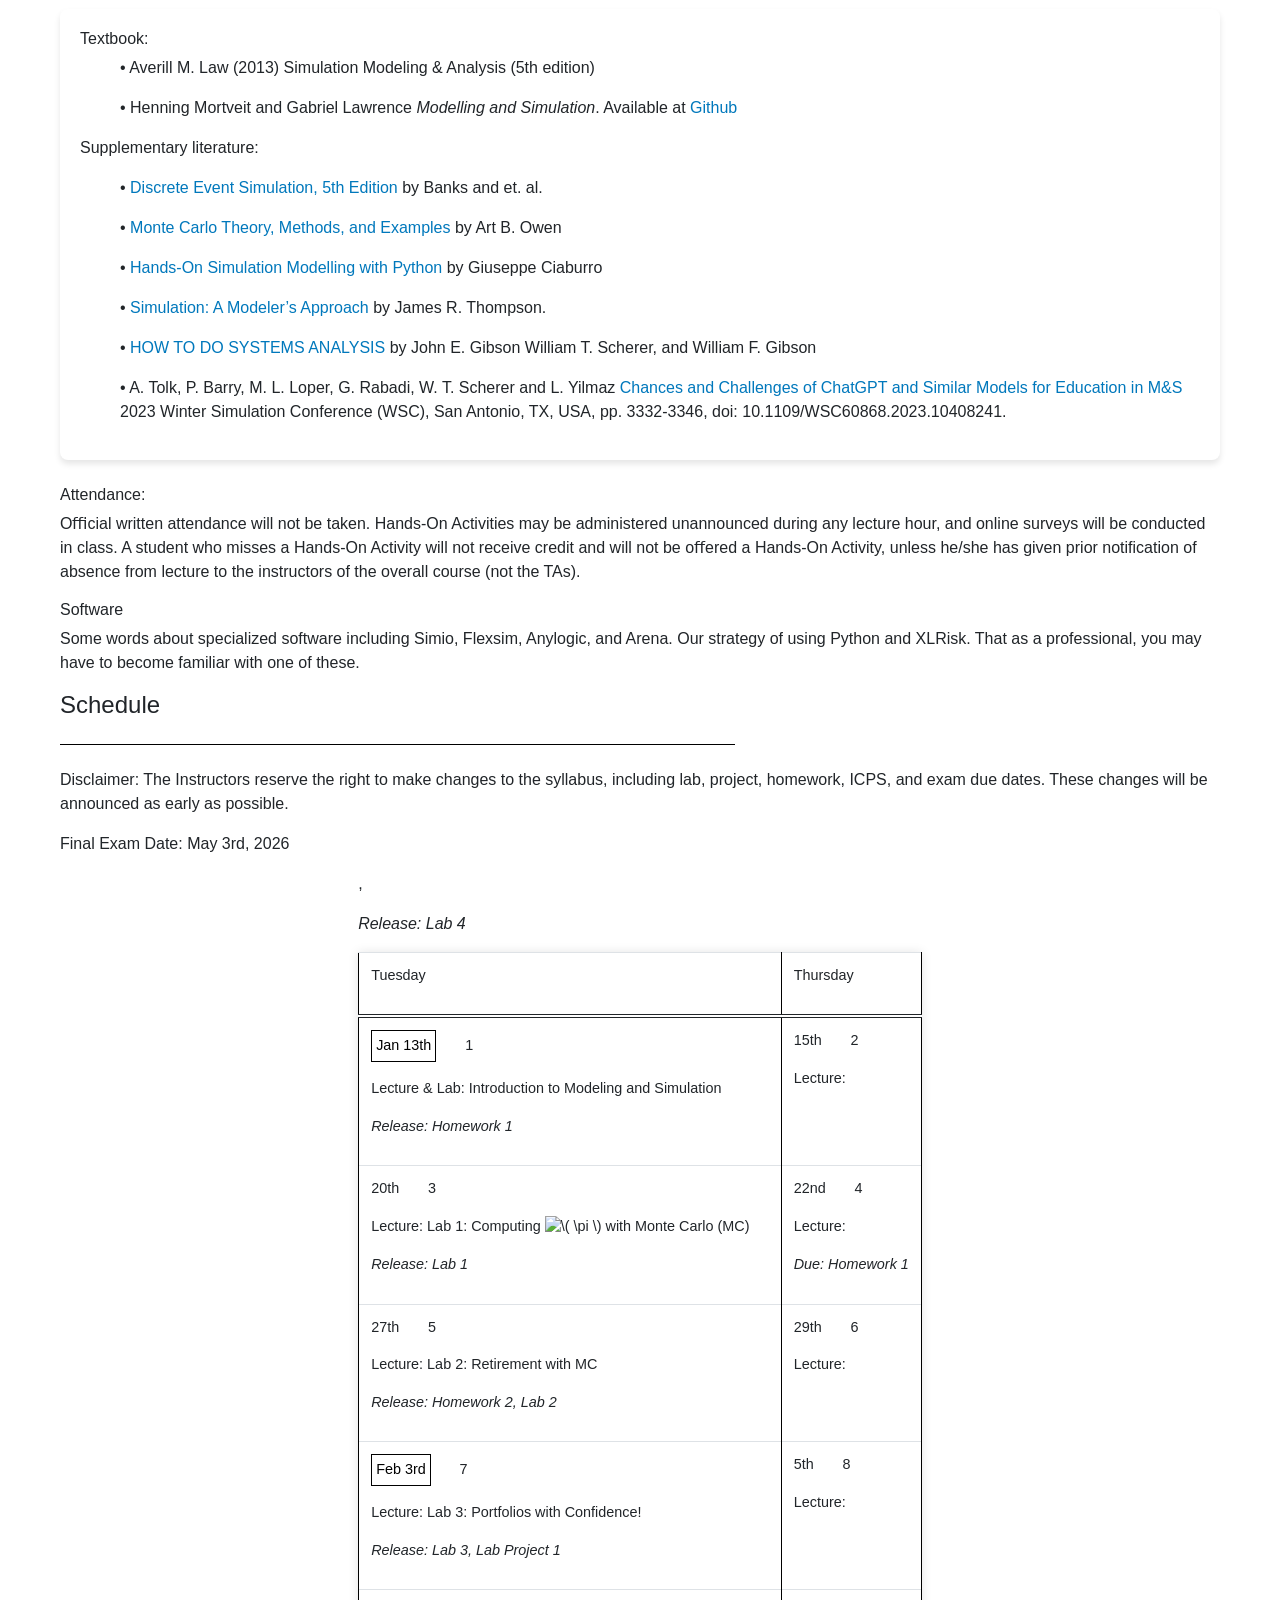
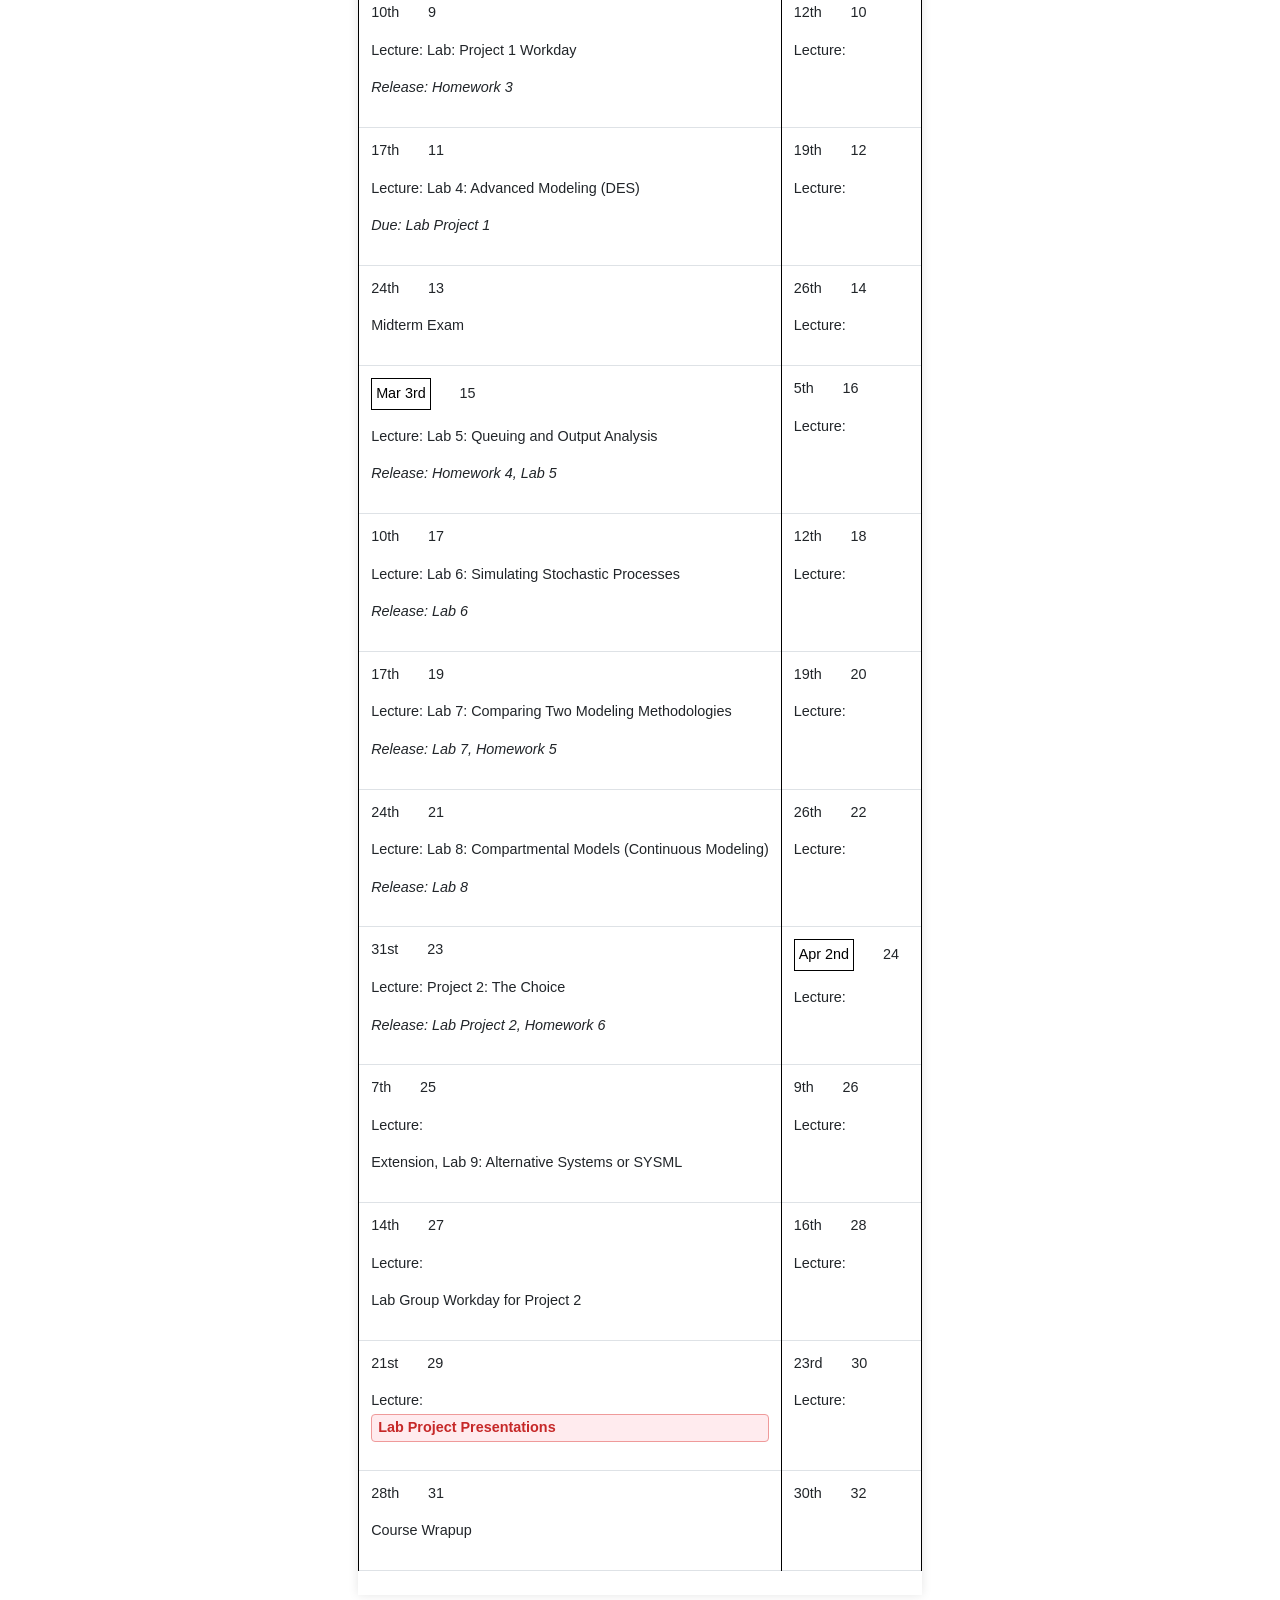
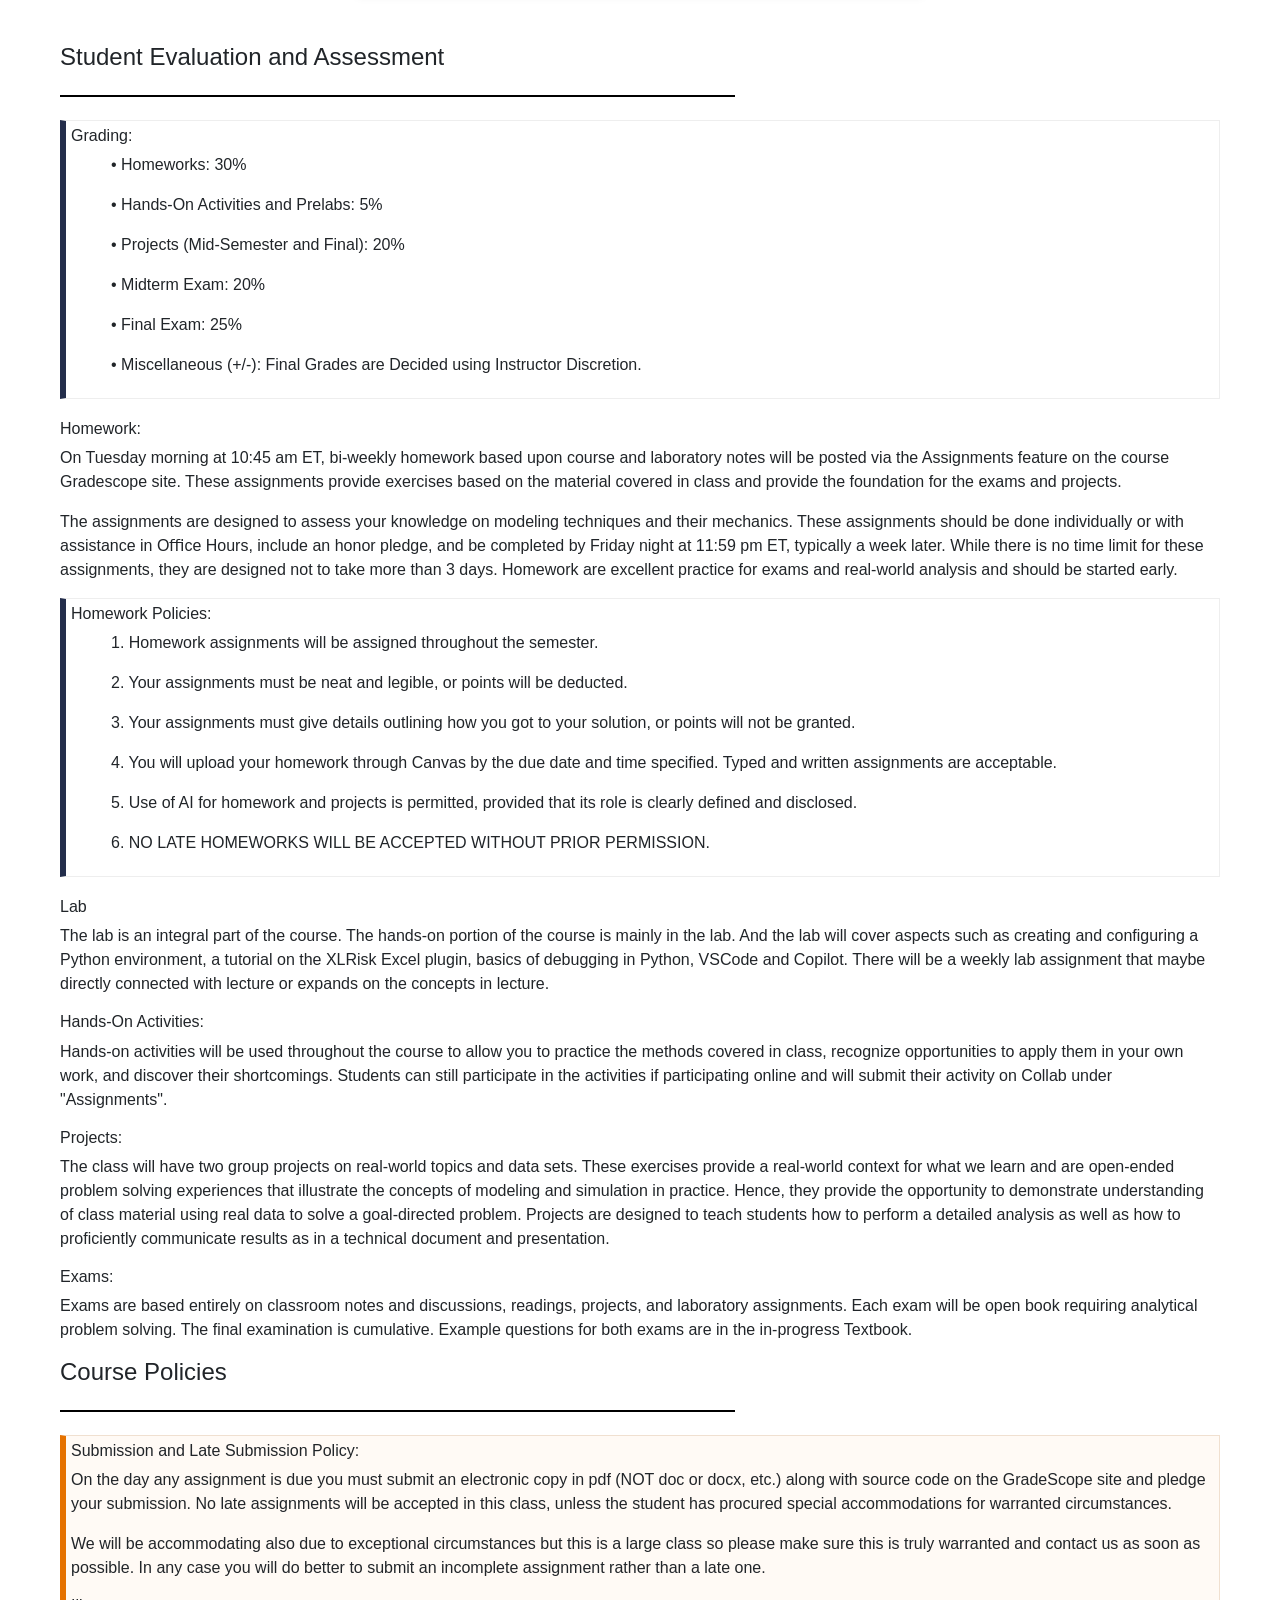
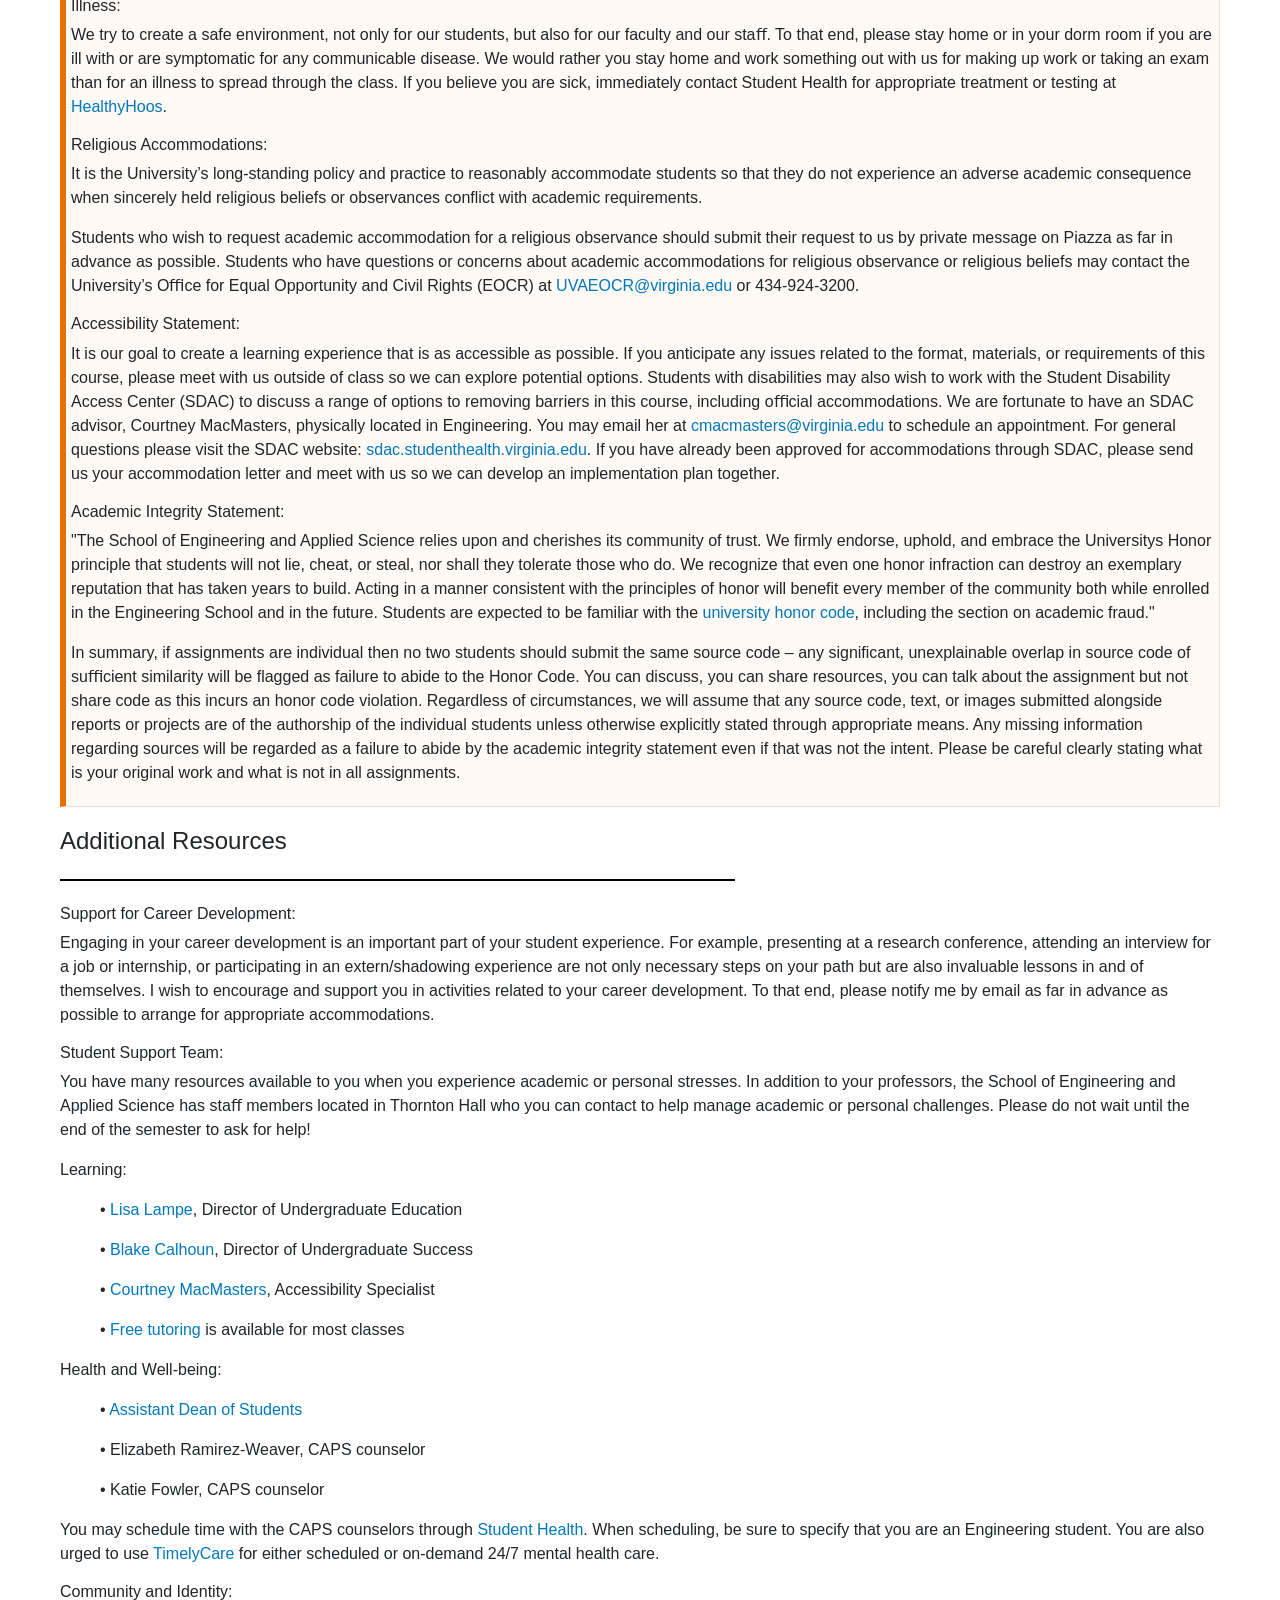
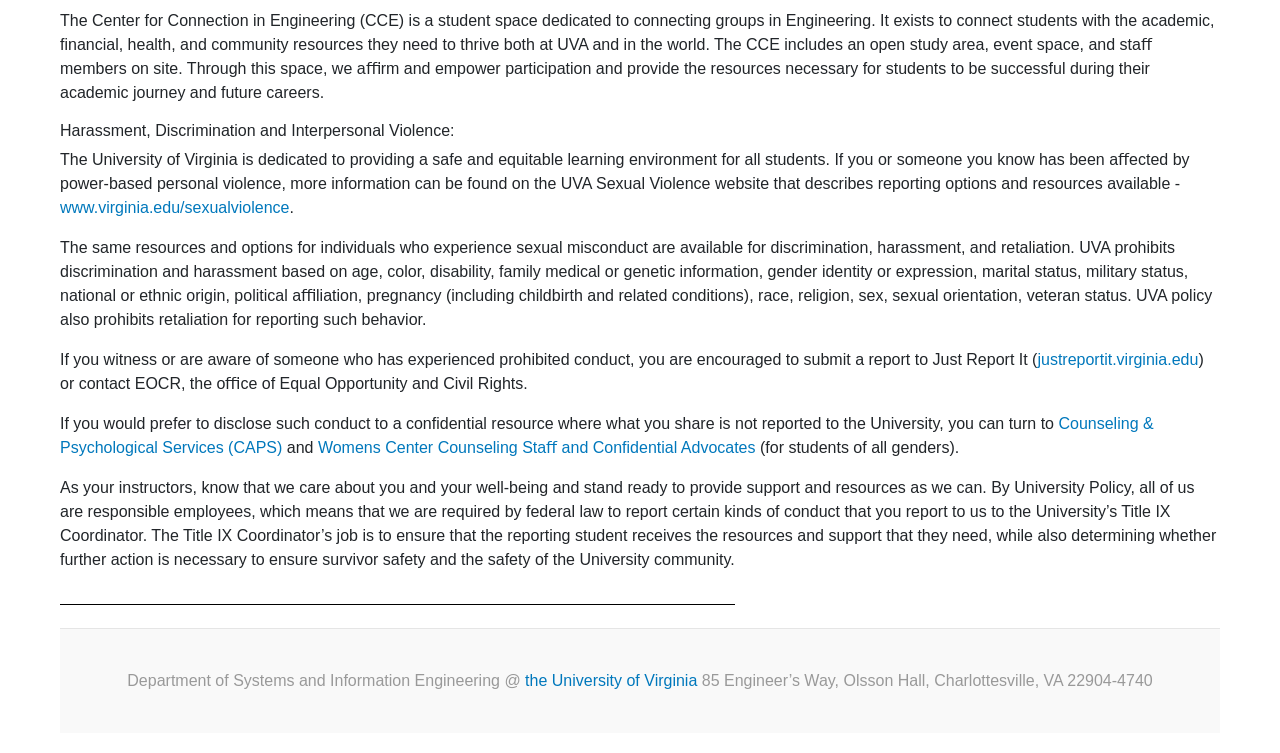
==== commit e1786067: "okay" ====
--- a/staging.html
+++ b/staging.html
@@ -469,7 +469,7 @@
 
 <p>
 Oﬃcial written attendance will not be taken. Hands-On Activities may be administered unannounced during any lecture hour, and online surveys will be conducted in class. A student who misses a Hands-On Activity will not receive credit and will
-not be oﬀered a make-up quiz, unless he/she has given prior notiﬁcation of absence from lecture to me (not the TA).
+not be oﬀered a Hands-On Activity, unless he/she has given prior notiﬁcation of absence from lecture to the instructors of the overall course (not the TAs).
 </p>
 <!--
 ...... subsubsection Software ......
@@ -510,6 +510,14 @@
 
 <div class="calendar-wrap">
 <div class="center">
+
+<p>
+,
+</p>
+
+<p>
+<i><b>Release:</b> Lab 4</i>
+</p>
 
 <figure id="autoid-1" class="table ">
 <table>
@@ -554,13 +562,13 @@
 <i><b>Release:</b> Homework 1</i>
 </p>
 </td>
-<td class="tdp tvertbarr" style="border-top:      4px double; border-right:   1px solid black">
+<td class="tdp tvertbarr" style="border-top:       4px double; border-right:   1px solid black">
 <p>
 15th&#x2003;&#x2003;<b>2</b>
 </p>
 
 <p>
-1.3, 1.4 Review
+Lecture:
 </p>
 </td>
 </tr>
@@ -587,7 +595,7 @@
       role="math"
       style="width:0.72757em"
       class="lateximage"
-></span> with Monte Carlo Methods
+></span> with Monte Carlo (MC)
 
 
 </p>
@@ -622,6 +630,7 @@
 
 <p>
 Lecture:
+Lab 2: Retirement with MC
 
 
 </p>
@@ -630,7 +639,7 @@
 <i><b>Release:</b> Homework 2, Lab 2</i>
 </p>
 </td>
-<td class="tdp tvertbarr" style="border-right:      1px solid black">
+<td class="tdp tvertbarr" style="border-right:       1px solid black">
 <p>
 29th&#x2003;&#x2003;<b>6</b>
 </p>
@@ -658,6 +667,7 @@
 
 <p>
 Lecture:
+Lab 3: Portfolios with Conﬁdence!
 
 
 </p>
@@ -666,7 +676,7 @@
 <i><b>Release:</b> Lab 3, Lab Project 1</i>
 </p>
 </td>
-<td class="tdp tvertbarr" style="border-right:      1px solid black">
+<td class="tdp tvertbarr" style="border-right:       1px solid black">
 <p>
 5th&#x2003;&#x2003;<b>8</b>
 </p>
@@ -688,6 +698,7 @@
 
 <p>
 Lecture:
+Lab: Project 1 Workday
 
 
 </p>
@@ -696,7 +707,7 @@
 <i><b>Release:</b> Homework 3</i>
 </p>
 </td>
-<td class="tdp tvertbarr" style="border-right:      1px solid black">
+<td class="tdp tvertbarr" style="border-right:       1px solid black">
 <p>
 12th&#x2003;&#x2003;<b>10</b>
 </p>
@@ -716,6 +727,7 @@
 
 <p>
 Lecture:
+Lab 4: Advanced Modeling (DES)
 
 
 </p>
@@ -724,7 +736,7 @@
 <i><b>Due:</b> Lab Project 1</i>
 </p>
 </td>
-<td class="tdp tvertbarr" style="border-right:      1px solid black">
+<td class="tdp tvertbarr" style="border-right:       1px solid black">
 <p>
 19th&#x2003;&#x2003;<b>12</b>
 </p>
@@ -746,7 +758,7 @@
 <b><span class="textsc">Midterm Exam</span></b>
 </p>
 </td>
-<td class="tdp tvertbarr" style="border-right:      1px solid black">
+<td class="tdp tvertbarr" style="border-right:       1px solid black">
 <p>
 26th&#x2003;&#x2003;<b>14</b>
 </p>
@@ -772,15 +784,16 @@
 
 <p>
 Lecture:
-
-
-</p>
-
-<p>
-<i><b>Release:</b> Homework 4, Lab 4</i>
-</p>
-</td>
-<td class="tdp tvertbarr" style="border-right:      1px solid black">
+Lab 5: Queuing and Output Analysis
+
+
+</p>
+
+<p>
+<i><b>Release:</b> Homework 4, Lab 5</i>
+</p>
+</td>
+<td class="tdp tvertbarr" style="border-right:       1px solid black">
 <p>
 5th&#x2003;&#x2003;<b>16</b>
 </p>
@@ -800,15 +813,14 @@
 
 <p>
 Lecture:
-
-
-</p>
-
-<p>
-<i><b>Release:</b> Lab 5</i>
-</p>
-</td>
-<td class="tdp tvertbarr" style="border-right:      1px solid black">
+Lab 6: Simulating Stochastic Processes
+</p>
+
+<p>
+<i><b>Release:</b> Lab 6</i>
+</p>
+</td>
+<td class="tdp tvertbarr" style="border-right:       1px solid black">
 <p>
 12th&#x2003;&#x2003;<b>18</b>
 </p>
@@ -830,15 +842,16 @@
 
 <p>
 Lecture:
-
-
-</p>
-
-<p>
-<i><b>Release:</b> Lab 6, Homework 5</i>
-</p>
-</td>
-<td class="tdp tvertbarr" style="border-right:      1px solid black">
+Lab 7: Comparing Two Modeling Methodologies
+
+
+</p>
+
+<p>
+<i><b>Release:</b> Lab 7, Homework 5</i>
+</p>
+</td>
+<td class="tdp tvertbarr" style="border-right:       1px solid black">
 <p>
 19th&#x2003;&#x2003;<b>20</b>
 </p>
@@ -860,15 +873,16 @@
 
 <p>
 Lecture:
-
-
-</p>
-
-<p>
-<i><b>Release:</b> Lab 7, Lab Project 2</i>
-</p>
-</td>
-<td class="tdp tvertbarr" style="border-right:      1px solid black">
+Lab 8: Compartmental Models (Continuous Modeling)
+
+
+</p>
+
+<p>
+<i><b>Release:</b> Lab 8</i>
+</p>
+</td>
+<td class="tdp tvertbarr" style="border-right:       1px solid black">
 <p>
 26th&#x2003;&#x2003;<b>22</b>
 </p>
@@ -890,15 +904,16 @@
 
 <p>
 Lecture:
-
-
-</p>
-
-<p>
-<i><b>Release:</b> Lab 8, Homework 6</i>
-</p>
-</td>
-<td class="tdp tvertbarr" style="border-right:      1px solid black">
+Project 2: The Choice
+
+
+</p>
+
+<p>
+<i><b>Release:</b> Lab Project 2, Homework 6</i>
+</p>
+</td>
+<td class="tdp tvertbarr" style="border-right:       1px solid black">
 <p>
 <span
       class="fbox"
@@ -931,10 +946,10 @@
 </p>
 
 <p>
-<b><span class="textsc">Lab Group Workday</span></b>
-</p>
-</td>
-<td class="tdp tvertbarr" style="border-right:      1px solid black">
+<b><span class="textsc">Extension, Lab 9: Alternative Systems or SYSML</span></b>
+</p>
+</td>
+<td class="tdp tvertbarr" style="border-right:       1px solid black">
 <p>
 9th&#x2003;&#x2003;<b>26</b>
 </p>
@@ -959,8 +974,12 @@
 
 
 </p>
-</td>
-<td class="tdp tvertbarr" style="border-right:      1px solid black">
+
+<p>
+<b><span class="textsc">Lab Group Workday for Project 2</span></b>
+</p>
+</td>
+<td class="tdp tvertbarr" style="border-right:       1px solid black">
 <p>
 16th&#x2003;&#x2003;<b>28</b>
 </p>
@@ -985,7 +1004,7 @@
 <span class="cal-exam">Lab Project Presentations</span>
 </p>
 </td>
-<td class="tdp tvertbarr" style="border-right:      1px solid black">
+<td class="tdp tvertbarr" style="border-right:       1px solid black">
 <p>
 23rd&#x2003;&#x2003;<b>30</b>
 </p>
@@ -1009,7 +1028,7 @@
 <b><span class="textsc">Course Wrapup</span></b>
 </p>
 </td>
-<td class="tdp tvertbarr" style="border-right:      1px solid black">
+<td class="tdp tvertbarr" style="border-right:       1px solid black">
 <p>
 30th&#x2003;&#x2003;<b>32</b>
 </p>
